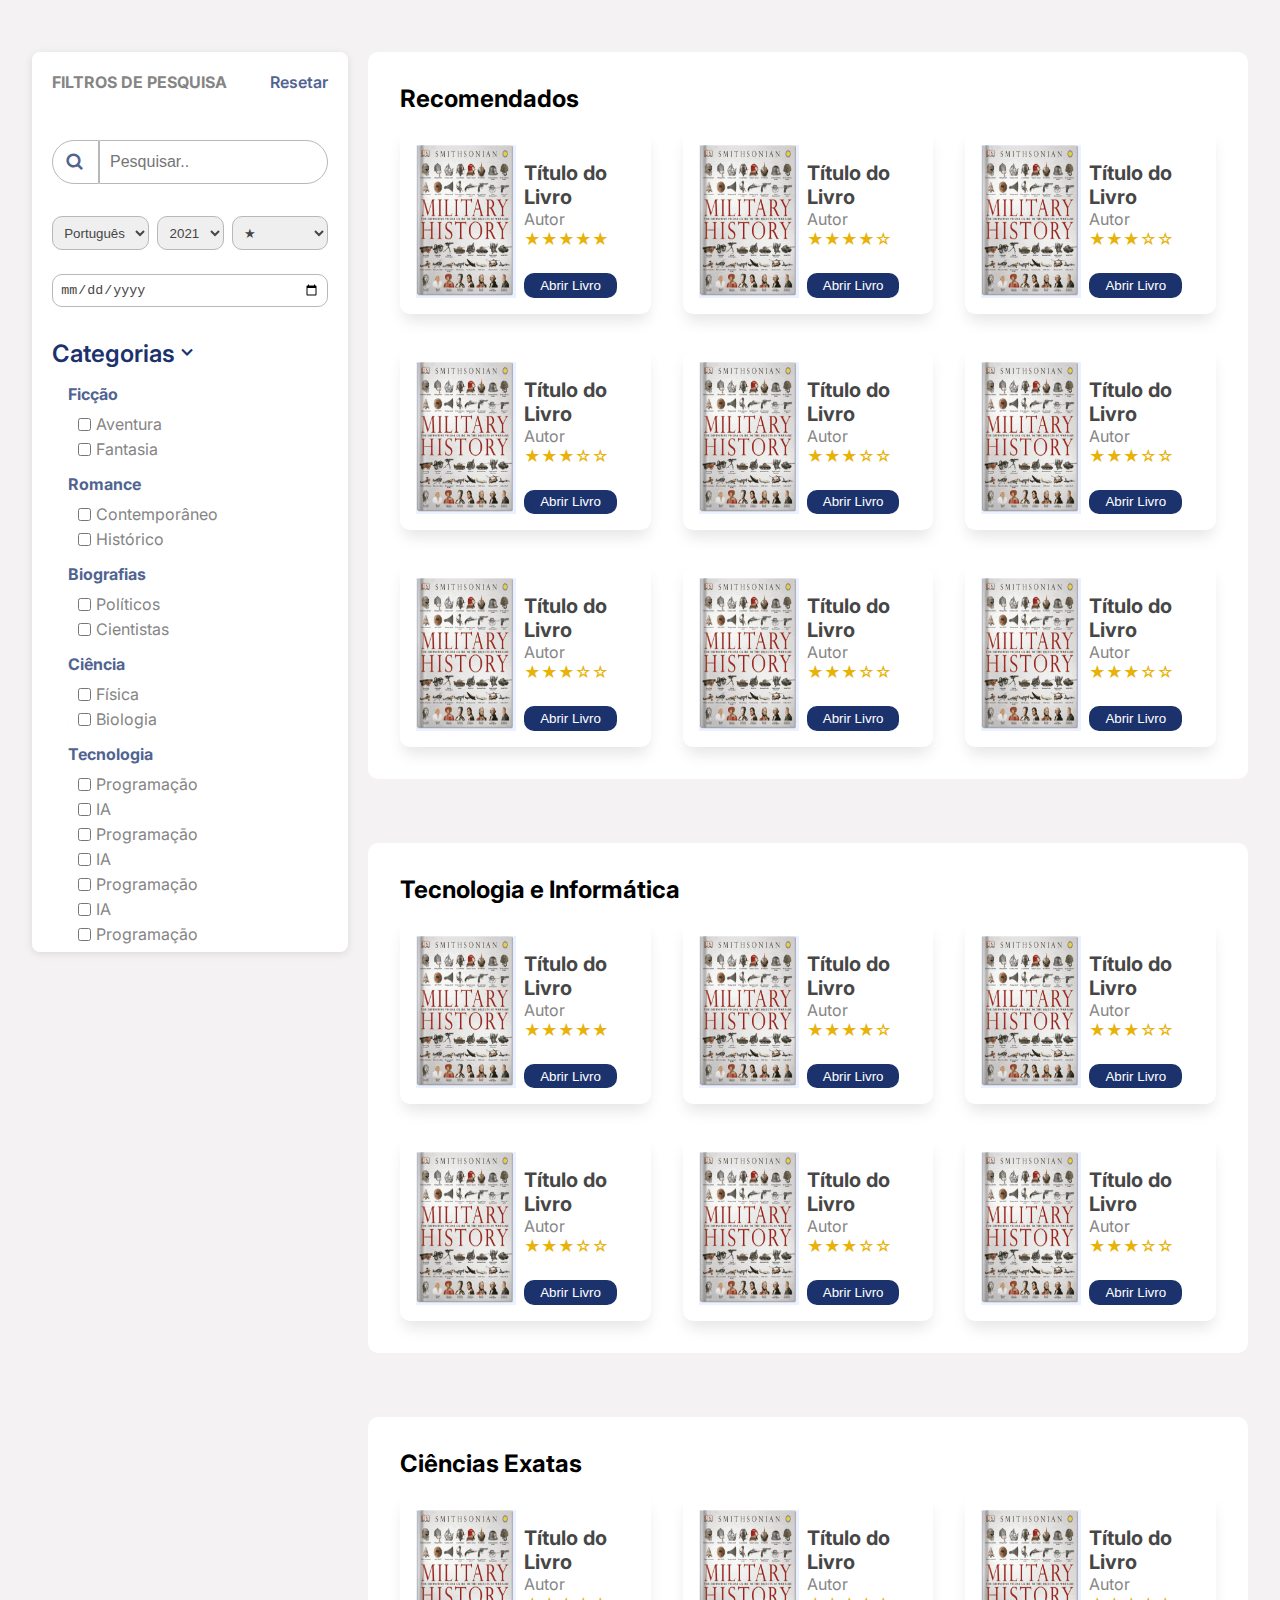
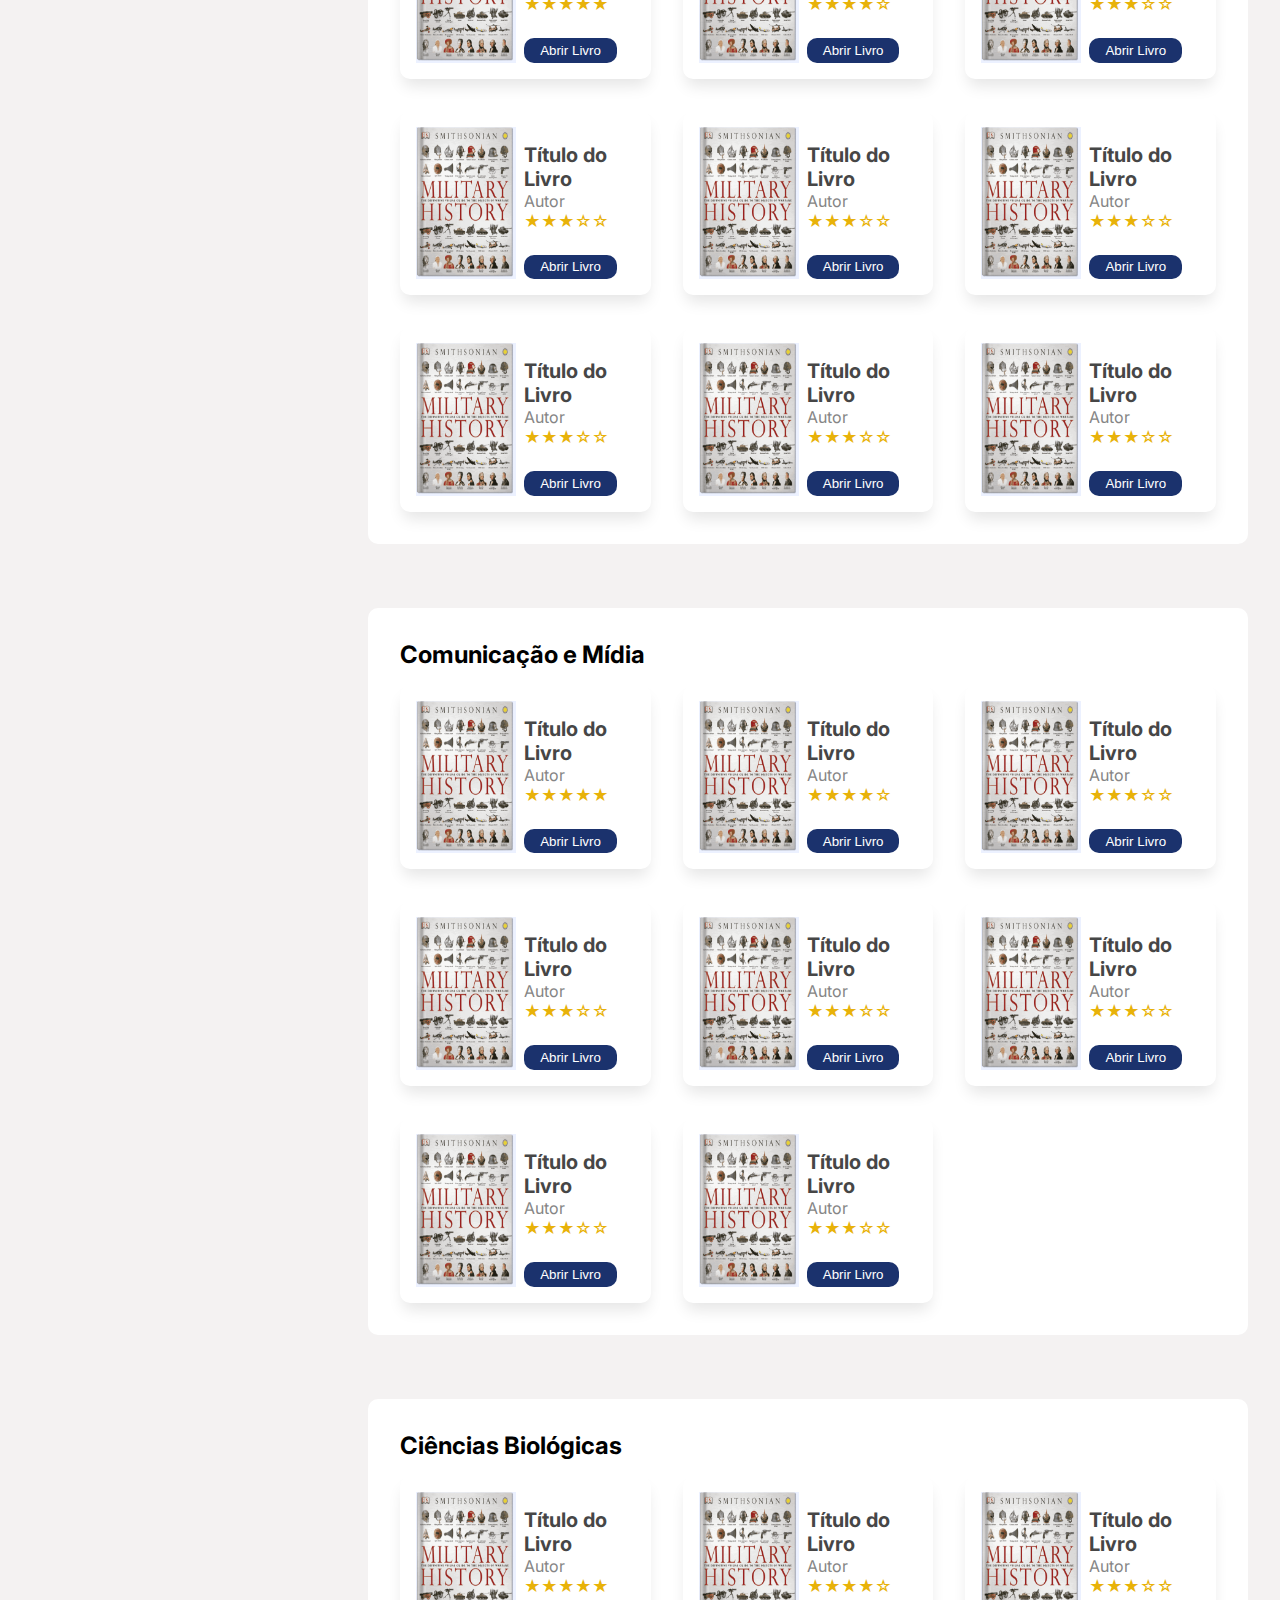
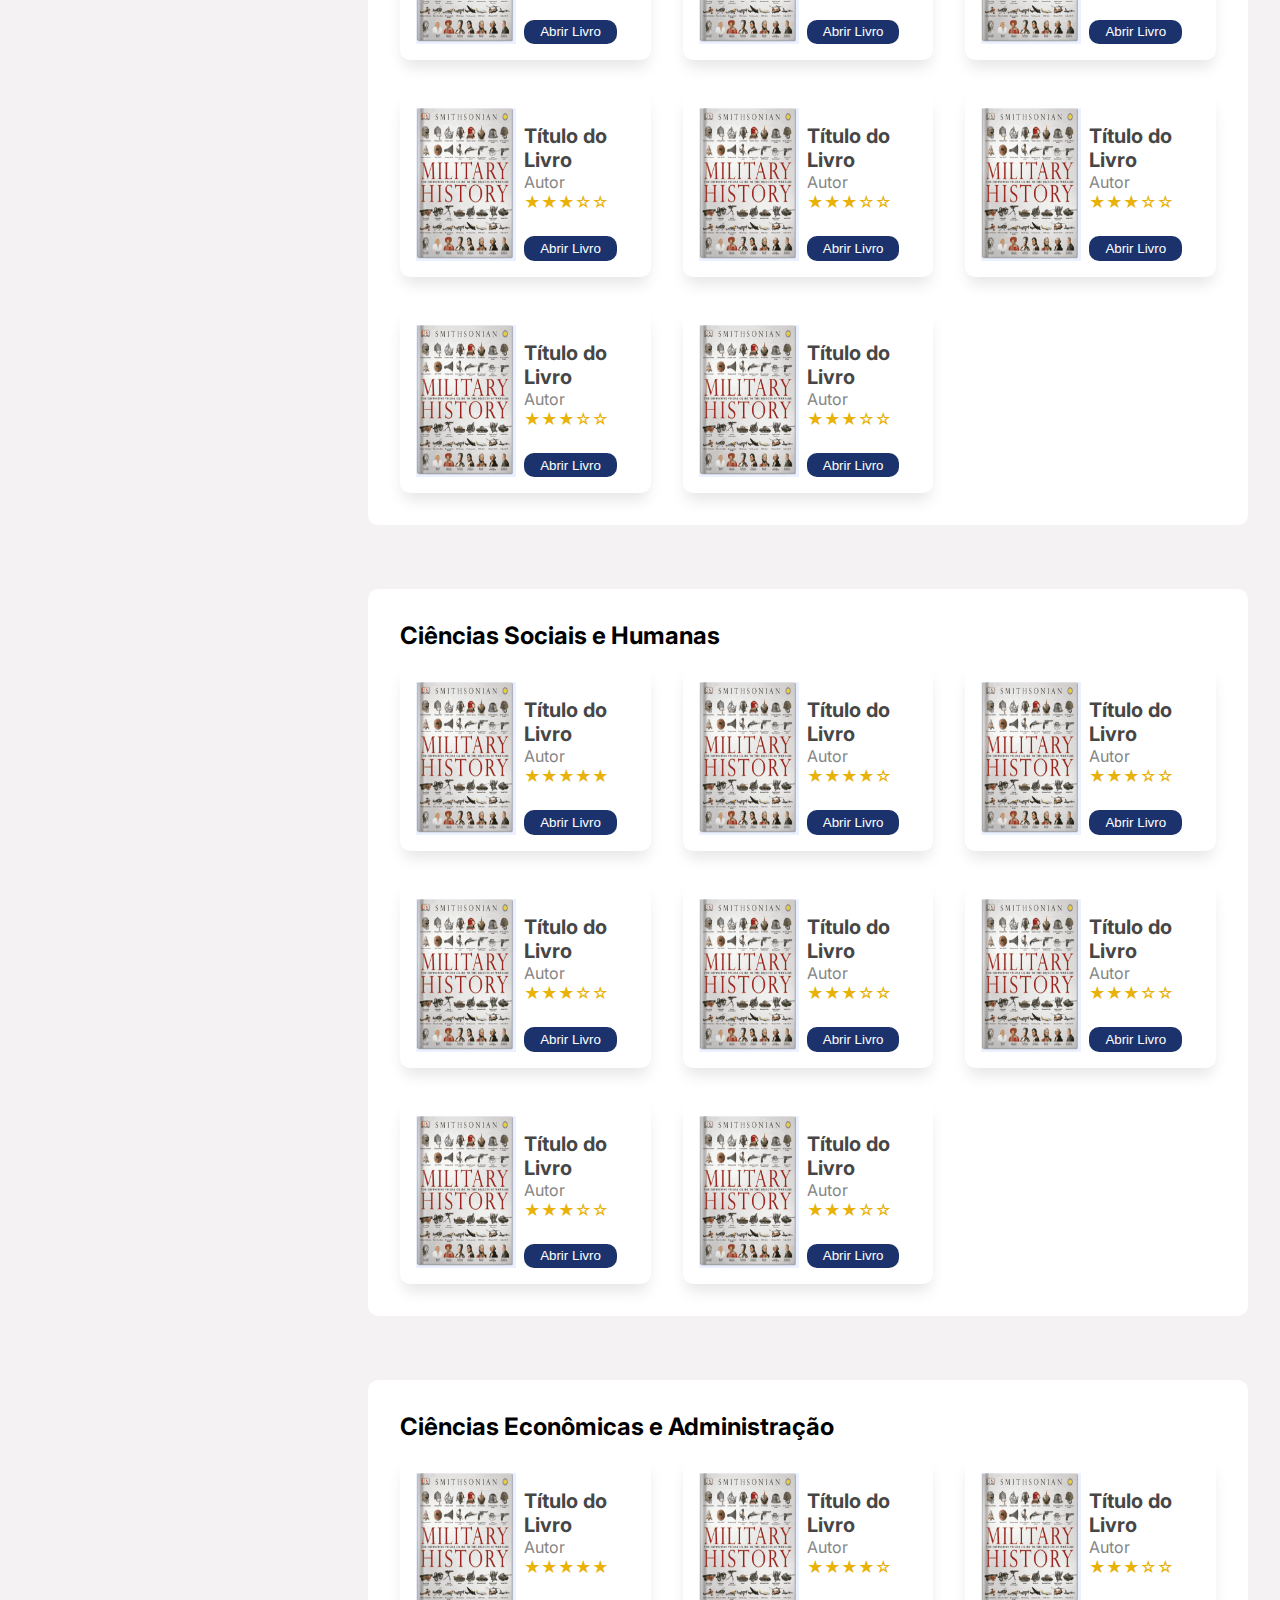
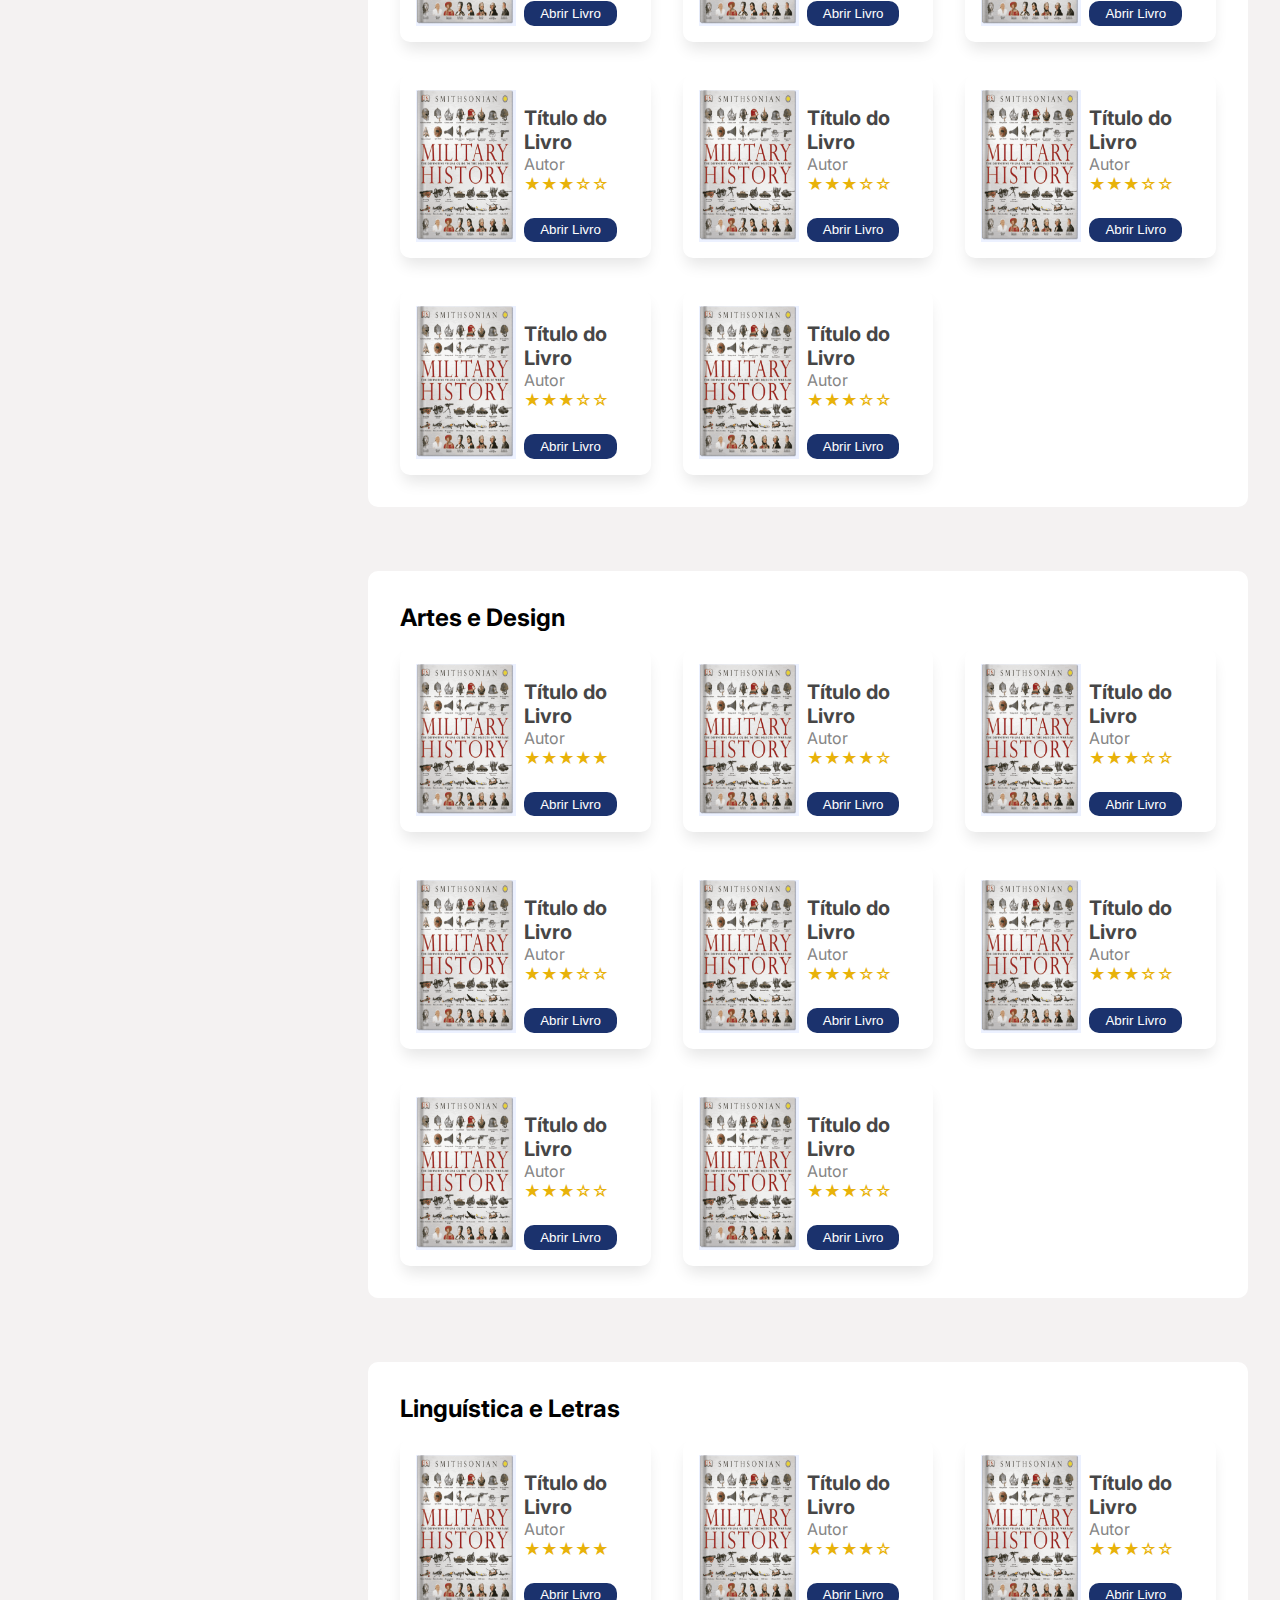
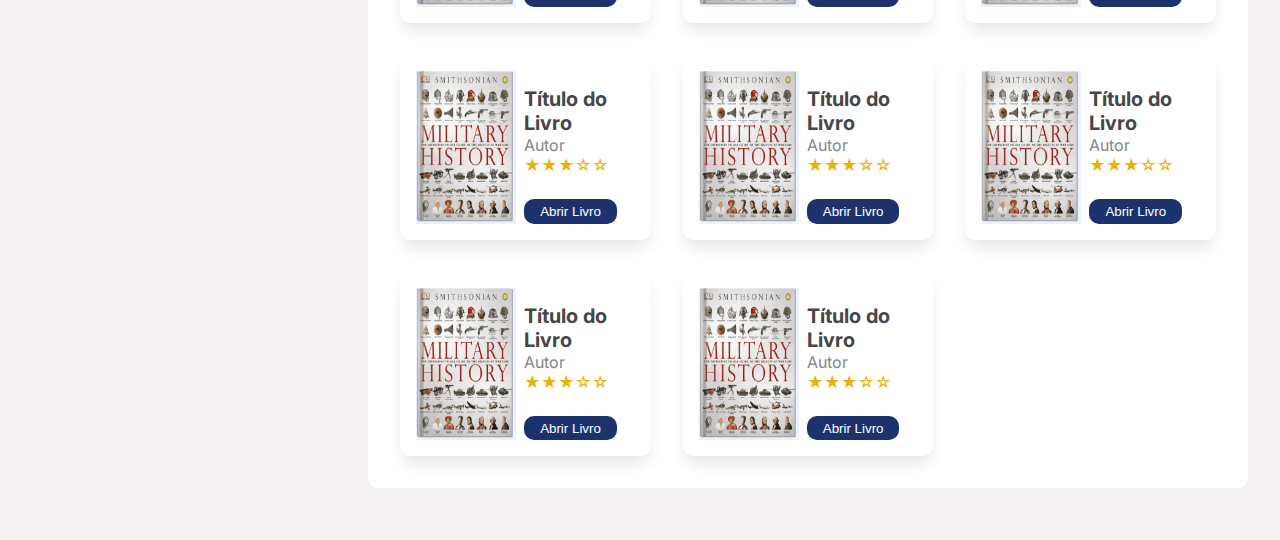
==== Views/biblioteca.html @ ff4e3259 "First Update InLib" ====
<!DOCTYPE html>
<html lang="pt-PT">

<head>
    <meta charset="UTF-8">
    <meta name="viewport" content="width=device-width, initial-scale=1.0">
    <link rel="stylesheet" href="/public/css/biblioteca.css">
    <link href='https://unpkg.com/boxicons@2.1.4/css/boxicons.min.css' rel='stylesheet'>
    <title>Catálogo de Livros</title>
</head>

<body>

    <div class="container">
        <aside>
            <div class="aside-search">
                <h3>Filtros de Pesquisa</h3>
                <a href="biblioteca.html">Resetar</a>
            </div>
            <form method="get" action="biblioteca.html" class="formulario-search">
                <div class="div-pesquisa">
                    <a class="link-search" href="#">
                        <i class='bx bx-search'></i>
                    </a>
                    <input class="btn-search" type="text" placeholder="Pesquisar.." required>
                </div>
                <div class="filtro-search">
                    <select>
                        <option disabled>Idioma</option>
                        <option value="Português">Português</option>
                        <option value="Inglês">Inglês</option>
                        <option value="Espanhol">Espanhol</option>
                    </select>
                    <select>
                        <option disabled>Ano</option>
                        <option value="2021">2021</option>
                        <option value="2022">2022</option>
                        <option value="2023">2023</option>
                        <option value="2024">2024</option>
                        <option value="2025">2025</option>
                    </select>
                    <select>
                        <option disabled>Avaliação</option>
                        <option value="1" class="stars">★</option>
                        <option value="2" class="stars">★★</option>
                        <option value="3" class="stars">★★★</option>
                        <option value="4" class="stars">★★★★</option>
                        <option value="5" class="stars">★★★★★</option>
                    </select>
                </div>
                <input class="data-search" type="date" id="start-date" name="start-date">
                <a class="categoria-link-search" href="#">Categorias<i class='bx bx-chevron-down'></i></a>
                <div class="categoria">
                    <a href="#">Ficção</a>
                    <div class="subcategoria">
                        <label><input type="checkbox"> Aventura</label>
                        <label><input type="checkbox"> Fantasia</label>
                    </div>
                    <a href="#">Romance</a>
                    <div class="subcategoria">
                        <label><input type="checkbox"> Contemporâneo</label>
                        <label><input type="checkbox"> Histórico</label>
                    </div>
                    <a href="#">Biografias</a>
                    <div class="subcategoria">
                        <label><input type="checkbox"> Políticos</label>
                        <label><input type="checkbox"> Cientistas</label>
                    </div>
                    <a href="#">Ciência</a>
                    <div class="subcategoria">
                        <label><input type="checkbox"> Física</label>
                        <label><input type="checkbox"> Biologia</label>
                    </div>
                    <a href="#">Tecnologia</a>
                    <div class="subcategoria">
                        <label><input type="checkbox"> Programação</label>
                        <label><input type="checkbox"> IA</label>
                        <label><input type="checkbox"> Programação</label>
                        <label><input type="checkbox"> IA</label>
                        <label><input type="checkbox"> Programação</label>
                        <label><input type="checkbox"> IA</label>
                        <label><input type="checkbox"> Programação</label>
                        <label><input type="checkbox"> IA</label>
                        <label><input type="checkbox"> Programação</label>
                        <label><input type="checkbox"> IA</label>
                        <label><input type="checkbox"> Programação</label>
                        <label><input type="checkbox"> IA</label>
                        <label><input type="checkbox"> Programação</label>
                        <label><input type="checkbox"> IA</label>
                        <label><input type="checkbox"> Programação</label>
                        <label><input type="checkbox"> IA</label>
                        <label><input type="checkbox"> Programação</label>
                        <label><input type="checkbox"> IA</label>
                        <label><input type="checkbox"> Programação</label>
                        <label><input type="checkbox"> IA</label>
                        <label><input type="checkbox"> Programação</label>
                        <label><input type="checkbox"> IA</label>
                        <label><input type="checkbox"> Programação</label>
                        <label><input type="checkbox"> IA</label>
                        <label><input type="checkbox"> Programação</label>
                        <label><input type="checkbox"> IA</label>
                        <label><input type="checkbox"> pão</label>
                        <label><input type="checkbox"> IA</label>
                    </div>
                </div>
            </form>
        </aside>

        <main>
            <section class="section-categoria">
                <h2>Recomendados</h2>
                <div class="carousel">
                    <div class="card">
                        <img src="/public/images/book (1).png" alt="Capa do Livro">
                        <div class="desc">

                            <h4>Título do Livro</h4>
                            <p>Autor</p>
                            <div class="avaliacao">★★★★★</div>
                            <button>Abrir Livro</button>
                        </div>
                    </div>
                    <div class="card">
                        <img src="/public/images/book (1).png" alt="Capa do Livro">
                        <div class="desc">

                            <h4>Título do Livro</h4>
                            <p>Autor</p>
                            <div class="avaliacao">★★★★☆</div>
                            <button>Abrir Livro</button>
                        </div>
                    </div>
                    <div class="card">
                        <img src="/public/images/book (1).png" alt="Capa do Livro">
                        <div class="desc">

                            <h4>Título do Livro</h4>
                            <p>Autor</p>
                            <div class="avaliacao">★★★☆☆</div>
                            <button>Abrir Livro</button>
                        </div>
                    </div>
                    <div class="card">
                        <img src="/public/images/book (1).png" alt="Capa do Livro">
                        <div class="desc">

                            <h4>Título do Livro</h4>
                            <p>Autor</p>
                            <div class="avaliacao">★★★☆☆</div>
                            <button>Abrir Livro</button>
                        </div>
                    </div>
                    <div class="card">
                        <img src="/public/images/book (1).png" alt="Capa do Livro">
                        <div class="desc">

                            <h4>Título do Livro</h4>
                            <p>Autor</p>
                            <div class="avaliacao">★★★☆☆</div>
                            <button>Abrir Livro</button>
                        </div>
                    </div>
                    <div class="card">
                        <img src="/public/images/book (1).png" alt="Capa do Livro">
                        <div class="desc">

                            <h4>Título do Livro</h4>
                            <p>Autor</p>
                            <div class="avaliacao">★★★☆☆</div>
                            <button>Abrir Livro</button>
                        </div>
                    </div>
                    <div class="card">
                        <img src="/public/images/book (1).png" alt="Capa do Livro">
                        <div class="desc">

                            <h4>Título do Livro</h4>
                            <p>Autor</p>
                            <div class="avaliacao">★★★☆☆</div>
                            <button>Abrir Livro</button>
                        </div>
                    </div>
                    <div class="card">
                        <img src="/public/images/book (1).png" alt="Capa do Livro">
                        <div class="desc">

                            <h4>Título do Livro</h4>
                            <p>Autor</p>
                            <div class="avaliacao">★★★☆☆</div>
                            <button>Abrir Livro</button>
                        </div>
                    </div>
                    <div class="card">
                        <img src="/public/images/book (1).png" alt="Capa do Livro">
                        <div class="desc">

                            <h4>Título do Livro</h4>
                            <p>Autor</p>
                            <div class="avaliacao">★★★☆☆</div>
                            <button>Abrir Livro</button>
                        </div>
                    </div>
                </div>
            </section>

            <section class="section-categoria">
                <h2>Tecnologia e Informática</h2>
                <div class="carousel">
                    <div class="card">
                        <img src="/public/images/book (1).png" alt="Capa do Livro">
                        <div class="desc">

                            <h4>Título do Livro</h4>
                            <p>Autor</p>
                            <div class="avaliacao">★★★★★</div>
                            <button>Abrir Livro</button>
                        </div>
                    </div>
                    <div class="card">
                        <img src="/public/images/book (1).png" alt="Capa do Livro">
                        <div class="desc">

                            <h4>Título do Livro</h4>
                            <p>Autor</p>
                            <div class="avaliacao">★★★★☆</div>
                            <button>Abrir Livro</button>
                        </div>
                    </div>
                    <div class="card">
                        <img src="/public/images/book (1).png" alt="Capa do Livro">
                        <div class="desc">

                            <h4>Título do Livro</h4>
                            <p>Autor</p>
                            <div class="avaliacao">★★★☆☆</div>
                            <button>Abrir Livro</button>
                        </div>
                    </div>
                    <div class="card">
                        <img src="/public/images/book (1).png" alt="Capa do Livro">
                        <div class="desc">

                            <h4>Título do Livro</h4>
                            <p>Autor</p>
                            <div class="avaliacao">★★★☆☆</div>
                            <button>Abrir Livro</button>
                        </div>
                    </div>
                    <div class="card">
                        <img src="/public/images/book (1).png" alt="Capa do Livro">
                        <div class="desc">

                            <h4>Título do Livro</h4>
                            <p>Autor</p>
                            <div class="avaliacao">★★★☆☆</div>
                            <button>Abrir Livro</button>
                        </div>
                    </div>
                    <div class="card">
                        <img src="/public/images/book (1).png" alt="Capa do Livro">
                        <div class="desc">

                            <h4>Título do Livro</h4>
                            <p>Autor</p>
                            <div class="avaliacao">★★★☆☆</div>
                            <button>Abrir Livro</button>
                        </div>
                    </div>
                </div>
            </section>

            <section class="section-categoria">
                <h2>Ciências Exatas</h2>
                <div class="carousel">
                    <div class="card">
                        <img src="/public/images/book (1).png" alt="Capa do Livro">
                        <div class="desc">

                            <h4>Título do Livro</h4>
                            <p>Autor</p>
                            <div class="avaliacao">★★★★★</div>
                            <button>Abrir Livro</button>
                        </div>
                    </div>
                    <div class="card">
                        <img src="/public/images/book (1).png" alt="Capa do Livro">
                        <div class="desc">

                            <h4>Título do Livro</h4>
                            <p>Autor</p>
                            <div class="avaliacao">★★★★☆</div>
                            <button>Abrir Livro</button>
                        </div>
                    </div>
                    <div class="card">
                        <img src="/public/images/book (1).png" alt="Capa do Livro">
                        <div class="desc">

                            <h4>Título do Livro</h4>
                            <p>Autor</p>
                            <div class="avaliacao">★★★☆☆</div>
                            <button>Abrir Livro</button>
                        </div>
                    </div>
                    <div class="card">
                        <img src="/public/images/book (1).png" alt="Capa do Livro">
                        <div class="desc">

                            <h4>Título do Livro</h4>
                            <p>Autor</p>
                            <div class="avaliacao">★★★☆☆</div>
                            <button>Abrir Livro</button>
                        </div>
                    </div>
                    <div class="card">
                        <img src="/public/images/book (1).png" alt="Capa do Livro">
                        <div class="desc">

                            <h4>Título do Livro</h4>
                            <p>Autor</p>
                            <div class="avaliacao">★★★☆☆</div>
                            <button>Abrir Livro</button>
                        </div>
                    </div>
                    <div class="card">
                        <img src="/public/images/book (1).png" alt="Capa do Livro">
                        <div class="desc">

                            <h4>Título do Livro</h4>
                            <p>Autor</p>
                            <div class="avaliacao">★★★☆☆</div>
                            <button>Abrir Livro</button>
                        </div>
                    </div>
                    <div class="card">
                        <img src="/public/images/book (1).png" alt="Capa do Livro">
                        <div class="desc">

                            <h4>Título do Livro</h4>
                            <p>Autor</p>
                            <div class="avaliacao">★★★☆☆</div>
                            <button>Abrir Livro</button>
                        </div>
                    </div>
                    <div class="card">
                        <img src="/public/images/book (1).png" alt="Capa do Livro">
                        <div class="desc">

                            <h4>Título do Livro</h4>
                            <p>Autor</p>
                            <div class="avaliacao">★★★☆☆</div>
                            <button>Abrir Livro</button>
                        </div>
                    </div>
                    <div class="card">
                        <img src="/public/images/book (1).png" alt="Capa do Livro">
                        <div class="desc">

                            <h4>Título do Livro</h4>
                            <p>Autor</p>
                            <div class="avaliacao">★★★☆☆</div>
                            <button>Abrir Livro</button>
                        </div>
                    </div>
                </div>
            </section>

            <section class="section-categoria">
                <h2>Comunicação e Mídia</h2>
                <div class="carousel">
                    <div class="card">
                        <img src="/public/images/book (1).png" alt="Capa do Livro">
                        <div class="desc">

                            <h4>Título do Livro</h4>
                            <p>Autor</p>
                            <div class="avaliacao">★★★★★</div>
                            <button>Abrir Livro</button>
                        </div>
                    </div>
                    <div class="card">
                        <img src="/public/images/book (1).png" alt="Capa do Livro">
                        <div class="desc">

                            <h4>Título do Livro</h4>
                            <p>Autor</p>
                            <div class="avaliacao">★★★★☆</div>
                            <button>Abrir Livro</button>
                        </div>
                    </div>
                    <div class="card">
                        <img src="/public/images/book (1).png" alt="Capa do Livro">
                        <div class="desc">

                            <h4>Título do Livro</h4>
                            <p>Autor</p>
                            <div class="avaliacao">★★★☆☆</div>
                            <button>Abrir Livro</button>
                        </div>
                    </div>
                    <div class="card">
                        <img src="/public/images/book (1).png" alt="Capa do Livro">
                        <div class="desc">

                            <h4>Título do Livro</h4>
                            <p>Autor</p>
                            <div class="avaliacao">★★★☆☆</div>
                            <button>Abrir Livro</button>
                        </div>
                    </div>
                    <div class="card">
                        <img src="/public/images/book (1).png" alt="Capa do Livro">
                        <div class="desc">

                            <h4>Título do Livro</h4>
                            <p>Autor</p>
                            <div class="avaliacao">★★★☆☆</div>
                            <button>Abrir Livro</button>
                        </div>
                    </div>
                    <div class="card">
                        <img src="/public/images/book (1).png" alt="Capa do Livro">
                        <div class="desc">

                            <h4>Título do Livro</h4>
                            <p>Autor</p>
                            <div class="avaliacao">★★★☆☆</div>
                            <button>Abrir Livro</button>
                        </div>
                    </div>
                    <div class="card">
                        <img src="/public/images/book (1).png" alt="Capa do Livro">
                        <div class="desc">

                            <h4>Título do Livro</h4>
                            <p>Autor</p>
                            <div class="avaliacao">★★★☆☆</div>
                            <button>Abrir Livro</button>
                        </div>
                    </div>
                    <div class="card">
                        <img src="/public/images/book (1).png" alt="Capa do Livro">
                        <div class="desc">

                            <h4>Título do Livro</h4>
                            <p>Autor</p>
                            <div class="avaliacao">★★★☆☆</div>
                            <button>Abrir Livro</button>
                        </div>
                    </div>
                </div>
            </section>

            <section class="section-categoria">
                <h2>Ciências Biológicas</h2>
                <div class="carousel">
                    <div class="card">
                        <img src="/public/images/book (1).png" alt="Capa do Livro">
                        <div class="desc">

                            <h4>Título do Livro</h4>
                            <p>Autor</p>
                            <div class="avaliacao">★★★★★</div>
                            <button>Abrir Livro</button>
                        </div>
                    </div>
                    <div class="card">
                        <img src="/public/images/book (1).png" alt="Capa do Livro">
                        <div class="desc">

                            <h4>Título do Livro</h4>
                            <p>Autor</p>
                            <div class="avaliacao">★★★★☆</div>
                            <button>Abrir Livro</button>
                        </div>
                    </div>
                    <div class="card">
                        <img src="/public/images/book (1).png" alt="Capa do Livro">
                        <div class="desc">

                            <h4>Título do Livro</h4>
                            <p>Autor</p>
                            <div class="avaliacao">★★★☆☆</div>
                            <button>Abrir Livro</button>
                        </div>
                    </div>
                    <div class="card">
                        <img src="/public/images/book (1).png" alt="Capa do Livro">
                        <div class="desc">

                            <h4>Título do Livro</h4>
                            <p>Autor</p>
                            <div class="avaliacao">★★★☆☆</div>
                            <button>Abrir Livro</button>
                        </div>
                    </div>
                    <div class="card">
                        <img src="/public/images/book (1).png" alt="Capa do Livro">
                        <div class="desc">

                            <h4>Título do Livro</h4>
                            <p>Autor</p>
                            <div class="avaliacao">★★★☆☆</div>
                            <button>Abrir Livro</button>
                        </div>
                    </div>
                    <div class="card">
                        <img src="/public/images/book (1).png" alt="Capa do Livro">
                        <div class="desc">

                            <h4>Título do Livro</h4>
                            <p>Autor</p>
                            <div class="avaliacao">★★★☆☆</div>
                            <button>Abrir Livro</button>
                        </div>
                    </div>
                    <div class="card">
                        <img src="/public/images/book (1).png" alt="Capa do Livro">
                        <div class="desc">

                            <h4>Título do Livro</h4>
                            <p>Autor</p>
                            <div class="avaliacao">★★★☆☆</div>
                            <button>Abrir Livro</button>
                        </div>
                    </div>
                    <div class="card">
                        <img src="/public/images/book (1).png" alt="Capa do Livro">
                        <div class="desc">

                            <h4>Título do Livro</h4>
                            <p>Autor</p>
                            <div class="avaliacao">★★★☆☆</div>
                            <button>Abrir Livro</button>
                        </div>
                    </div>
                </div>
            </section>

            <section class="section-categoria">
                <h2>Ciências Sociais e Humanas</h2>
                <div class="carousel">
                    <div class="card">
                        <img src="/public/images/book (1).png" alt="Capa do Livro">
                        <div class="desc">

                            <h4>Título do Livro</h4>
                            <p>Autor</p>
                            <div class="avaliacao">★★★★★</div>
                            <button>Abrir Livro</button>
                        </div>
                    </div>
                    <div class="card">
                        <img src="/public/images/book (1).png" alt="Capa do Livro">
                        <div class="desc">

                            <h4>Título do Livro</h4>
                            <p>Autor</p>
                            <div class="avaliacao">★★★★☆</div>
                            <button>Abrir Livro</button>
                        </div>
                    </div>
                    <div class="card">
                        <img src="/public/images/book (1).png" alt="Capa do Livro">
                        <div class="desc">

                            <h4>Título do Livro</h4>
                            <p>Autor</p>
                            <div class="avaliacao">★★★☆☆</div>
                            <button>Abrir Livro</button>
                        </div>
                    </div>
                    <div class="card">
                        <img src="/public/images/book (1).png" alt="Capa do Livro">
                        <div class="desc">

                            <h4>Título do Livro</h4>
                            <p>Autor</p>
                            <div class="avaliacao">★★★☆☆</div>
                            <button>Abrir Livro</button>
                        </div>
                    </div>
                    <div class="card">
                        <img src="/public/images/book (1).png" alt="Capa do Livro">
                        <div class="desc">

                            <h4>Título do Livro</h4>
                            <p>Autor</p>
                            <div class="avaliacao">★★★☆☆</div>
                            <button>Abrir Livro</button>
                        </div>
                    </div>
                    <div class="card">
                        <img src="/public/images/book (1).png" alt="Capa do Livro">
                        <div class="desc">

                            <h4>Título do Livro</h4>
                            <p>Autor</p>
                            <div class="avaliacao">★★★☆☆</div>
                            <button>Abrir Livro</button>
                        </div>
                    </div>
                    <div class="card">
                        <img src="/public/images/book (1).png" alt="Capa do Livro">
                        <div class="desc">

                            <h4>Título do Livro</h4>
                            <p>Autor</p>
                            <div class="avaliacao">★★★☆☆</div>
                            <button>Abrir Livro</button>
                        </div>
                    </div>
                    <div class="card">
                        <img src="/public/images/book (1).png" alt="Capa do Livro">
                        <div class="desc">

                            <h4>Título do Livro</h4>
                            <p>Autor</p>
                            <div class="avaliacao">★★★☆☆</div>
                            <button>Abrir Livro</button>
                        </div>
                    </div>
                </div>
            </section>

            <section class="section-categoria">
                <h2>Ciências Econômicas e Administração</h2>
                <div class="carousel">
                    <div class="card">
                        <img src="/public/images/book (1).png" alt="Capa do Livro">
                        <div class="desc">

                            <h4>Título do Livro</h4>
                            <p>Autor</p>
                            <div class="avaliacao">★★★★★</div>
                            <button>Abrir Livro</button>
                        </div>
                    </div>
                    <div class="card">
                        <img src="/public/images/book (1).png" alt="Capa do Livro">
                        <div class="desc">

                            <h4>Título do Livro</h4>
                            <p>Autor</p>
                            <div class="avaliacao">★★★★☆</div>
                            <button>Abrir Livro</button>
                        </div>
                    </div>
                    <div class="card">
                        <img src="/public/images/book (1).png" alt="Capa do Livro">
                        <div class="desc">

                            <h4>Título do Livro</h4>
                            <p>Autor</p>
                            <div class="avaliacao">★★★☆☆</div>
                            <button>Abrir Livro</button>
                        </div>
                    </div>
                    <div class="card">
                        <img src="/public/images/book (1).png" alt="Capa do Livro">
                        <div class="desc">

                            <h4>Título do Livro</h4>
                            <p>Autor</p>
                            <div class="avaliacao">★★★☆☆</div>
                            <button>Abrir Livro</button>
                        </div>
                    </div>
                    <div class="card">
                        <img src="/public/images/book (1).png" alt="Capa do Livro">
                        <div class="desc">

                            <h4>Título do Livro</h4>
                            <p>Autor</p>
                            <div class="avaliacao">★★★☆☆</div>
                            <button>Abrir Livro</button>
                        </div>
                    </div>
                    <div class="card">
                        <img src="/public/images/book (1).png" alt="Capa do Livro">
                        <div class="desc">

                            <h4>Título do Livro</h4>
                            <p>Autor</p>
                            <div class="avaliacao">★★★☆☆</div>
                            <button>Abrir Livro</button>
                        </div>
                    </div>
                    <div class="card">
                        <img src="/public/images/book (1).png" alt="Capa do Livro">
                        <div class="desc">

                            <h4>Título do Livro</h4>
                            <p>Autor</p>
                            <div class="avaliacao">★★★☆☆</div>
                            <button>Abrir Livro</button>
                        </div>
                    </div>
                    <div class="card">
                        <img src="/public/images/book (1).png" alt="Capa do Livro">
                        <div class="desc">

                            <h4>Título do Livro</h4>
                            <p>Autor</p>
                            <div class="avaliacao">★★★☆☆</div>
                            <button>Abrir Livro</button>
                        </div>
                    </div>
                </div>
            </section>

            <section class="section-categoria">
                <h2>Artes e Design</h2>
                <div class="carousel">
                    <div class="card">
                        <img src="/public/images/book (1).png" alt="Capa do Livro">
                        <div class="desc">

                            <h4>Título do Livro</h4>
                            <p>Autor</p>
                            <div class="avaliacao">★★★★★</div>
                            <button>Abrir Livro</button>
                        </div>
                    </div>
                    <div class="card">
                        <img src="/public/images/book (1).png" alt="Capa do Livro">
                        <div class="desc">

                            <h4>Título do Livro</h4>
                            <p>Autor</p>
                            <div class="avaliacao">★★★★☆</div>
                            <button>Abrir Livro</button>
                        </div>
                    </div>
                    <div class="card">
                        <img src="/public/images/book (1).png" alt="Capa do Livro">
                        <div class="desc">

                            <h4>Título do Livro</h4>
                            <p>Autor</p>
                            <div class="avaliacao">★★★☆☆</div>
                            <button>Abrir Livro</button>
                        </div>
                    </div>
                    <div class="card">
                        <img src="/public/images/book (1).png" alt="Capa do Livro">
                        <div class="desc">

                            <h4>Título do Livro</h4>
                            <p>Autor</p>
                            <div class="avaliacao">★★★☆☆</div>
                            <button>Abrir Livro</button>
                        </div>
                    </div>
                    <div class="card">
                        <img src="/public/images/book (1).png" alt="Capa do Livro">
                        <div class="desc">

                            <h4>Título do Livro</h4>
                            <p>Autor</p>
                            <div class="avaliacao">★★★☆☆</div>
                            <button>Abrir Livro</button>
                        </div>
                    </div>
                    <div class="card">
                        <img src="/public/images/book (1).png" alt="Capa do Livro">
                        <div class="desc">

                            <h4>Título do Livro</h4>
                            <p>Autor</p>
                            <div class="avaliacao">★★★☆☆</div>
                            <button>Abrir Livro</button>
                        </div>
                    </div>
                    <div class="card">
                        <img src="/public/images/book (1).png" alt="Capa do Livro">
                        <div class="desc">

                            <h4>Título do Livro</h4>
                            <p>Autor</p>
                            <div class="avaliacao">★★★☆☆</div>
                            <button>Abrir Livro</button>
                        </div>
                    </div>
                    <div class="card">
                        <img src="/public/images/book (1).png" alt="Capa do Livro">
                        <div class="desc">

                            <h4>Título do Livro</h4>
                            <p>Autor</p>
                            <div class="avaliacao">★★★☆☆</div>
                            <button>Abrir Livro</button>
                        </div>
                    </div>
                </div>
            </section>

            <section class="section-categoria">
                <h2>Linguística e Letras</h2>
                <div class="carousel">
                    <div class="card">
                        <img src="/public/images/book (1).png" alt="Capa do Livro">
                        <div class="desc">

                            <h4>Título do Livro</h4>
                            <p>Autor</p>
                            <div class="avaliacao">★★★★★</div>
                            <button>Abrir Livro</button>
                        </div>
                    </div>
                    <div class="card">
                        <img src="/public/images/book (1).png" alt="Capa do Livro">
                        <div class="desc">

                            <h4>Título do Livro</h4>
                            <p>Autor</p>
                            <div class="avaliacao">★★★★☆</div>
                            <button>Abrir Livro</button>
                        </div>
                    </div>
                    <div class="card">
                        <img src="/public/images/book (1).png" alt="Capa do Livro">
                        <div class="desc">

                            <h4>Título do Livro</h4>
                            <p>Autor</p>
                            <div class="avaliacao">★★★☆☆</div>
                            <button>Abrir Livro</button>
                        </div>
                    </div>
                    <div class="card">
                        <img src="/public/images/book (1).png" alt="Capa do Livro">
                        <div class="desc">

                            <h4>Título do Livro</h4>
                            <p>Autor</p>
                            <div class="avaliacao">★★★☆☆</div>
                            <button>Abrir Livro</button>
                        </div>
                    </div>
                    <div class="card">
                        <img src="/public/images/book (1).png" alt="Capa do Livro">
                        <div class="desc">

                            <h4>Título do Livro</h4>
                            <p>Autor</p>
                            <div class="avaliacao">★★★☆☆</div>
                            <button>Abrir Livro</button>
                        </div>
                    </div>
                    <div class="card">
                        <img src="/public/images/book (1).png" alt="Capa do Livro">
                        <div class="desc">

                            <h4>Título do Livro</h4>
                            <p>Autor</p>
                            <div class="avaliacao">★★★☆☆</div>
                            <button>Abrir Livro</button>
                        </div>
                    </div>
                    <div class="card">
                        <img src="/public/images/book (1).png" alt="Capa do Livro">
                        <div class="desc">

                            <h4>Título do Livro</h4>
                            <p>Autor</p>
                            <div class="avaliacao">★★★☆☆</div>
                            <button>Abrir Livro</button>
                        </div>
                    </div>
                    <div class="card">
                        <img src="/public/images/book (1).png" alt="Capa do Livro">
                        <div class="desc">

                            <h4>Título do Livro</h4>
                            <p>Autor</p>
                            <div class="avaliacao">★★★☆☆</div>
                            <button>Abrir Livro</button>
                        </div>
                    </div>
                </div>
            </section>

        </main>
    </div>

</body>

</html>
---- public/css/biblioteca.css ----
/*========================== TIPOGRAFIA ==========================*/
@import url('https://fonts.googleapis.com/css2?family=Exo+2:ital,wght@0,100..900;1,100..900&family=Inter:ital,opsz,wght@0,14..32,100..900;1,14..32,100..900&display=swap');

/*========================== VARIÁVEIS DE CONTROLO ==========================*/
:root {

    /*============================================== COLORS ID ==============================================*/
    /* CINZA */
    --color-gray-light: #F4F2F2;
    --color-gray-normal: #D9D9D9;
    --color-gray-normal-2: #D1CFCF;
    --color-gray-dark: #B8B8B8;
    --color-gray-darkness: #858585;

    /* AZUL */
    --color-blue-first: #1B326D;
    --color-blue-first-2: #516491;
    --color-blue-first-3: #112145;
    --color-blue-second-lighten: #D5DAE5;
    --color-blue-second: #A5B2D3;
    --color-blue-second-light: #D4DDFA;
    --color-blue-third: #D4DDFA;
    --color-blue-third-light: #ECF1FF;
    --color-blue-light: #F4F9FC;
    --color-blue-lighten: #F6F8FF;

    /* BRANCO */
    --color-white: #FFFFFF;
    --color-white-2: #edf2f7;
    --color-white-3: #f2f2f2;

    /* PRETO */
    --color-black: #212121;
    --color-black-2: #353535;
    --color-black-3: #464646;

    /* OUTRAS */
    --color-green: #01E397;
    --color-green-2: #18E49F;
    --color-green-2-light: #EAFAF0;
    --color-green-3: #1FC7CB;
    --color-green-3-light: #E7F9F9;
    --color-orange: #FA8544;
    --color-red: #e72222;
    --color-red-light: #ffcece;
    --color-yellow: #E8B209;
    --color-yellow-2: rgb(223, 186, 0);;

    /*============================================== FONT FAMILY ==============================================*/
    --font-family-body: "Inter", serif;
    /* --font-family-title: "Playfair Display", serif; */
    --font-family-title: "Exo 2", serif;

    /*============================================== FONT WEIGHT ==============================================*/
    --weight-light: 400;
    --weight-normal: 500;
    --weight-semibold: 600;
    --weight-bold: 700;


    /*============================================== FONT SIZE ==============================================*/
    --size-small: .875rem;
    --size-smaller: .938;
    --size-normal: 1rem;
    --size-large: 1.25rem;
    --size-X-large: 1.5rem;
    --size-big: 2rem;
    --size-biggest: 3rem;
    --size-super-biggest: 4rem;

    /*============================================== BOX-SHADOW ==============================================*/
    --shadow: rgba(17, 17, 26, 0.1) 0px 4px 16px, rgba(17, 17, 26, 0.05) 0px 8px 32px;
    --box-shadow: rgba(100, 100, 111, 0.2) 0px 7px 29px 0px;

    /*============================================== RADIUS BORDERS ==============================================*/
    --radius-first: 5px;
    --radius-second: 10px;
    --radius-third: 30px;

    /*============================================== RADIUS BORDERS ==============================================*/
    --z-indez-1: 99;
    --z-indez-2: 88;
    --z-indez-3: 77;
    --z-indez-4: 66;
    --z-indez-5: 55;






    --azul-claro: #e0ecff;
    --azul: #008fdc;
    --branco: #fff;
    --branco-azul: #f4f9fc;
    /* --branco-teste: #f4f9fc; */
    --cinza: #f5f5f5;
    --cinza-escuro: #858585;
    --azul-dark: #004164;
    --azul-light: #006296;
    --id-visual-2: #2d0b00;
    --preto: #353535;
    --preto2: #464646;
    --whatsapp: #075e54;
    --facebook: #3b5998;
    --linkedin: #0e76a8;


}


* {
    box-sizing: border-box;
    padding: 0;
    margin: 0;
}


body {
    font-family: var(--font-family-body);
    background-color: var(--color-gray-light);
    display: flex;
    flex-direction: column;
    align-items: center;
    justify-content: center;
}

.container {
    display: flex;
    flex-direction: row;
    gap: 20px;
    padding: 2rem;
    margin: 20px auto;
}

aside {
    height: 100vh;                /* O sidebar ocupa toda a altura da tela */
    position: sticky;             /* Sidebar fixa na tela */
    top: 0;                       /* Deixa o sidebar flexível */
    background: var(--color-white); /* Cor de fundo do sidebar */
    border-radius: 8px;           /* Bordas arredondadas */
    padding: 20px;                /* Espaçamento interno */
    box-shadow: 0 2px 8px rgba(0, 0, 0, 0.1); /* Sombra suave */
    
    overflow-y: auto;             /* Adiciona rolagem vertical */
    max-height: 100vh;            /* Garante que a altura máxima seja a altura da tela */
}

/* Estilo personalizado para a barra de rolagem */
aside::-webkit-scrollbar {
    width: .65rem; /* Largura da barra de rolagem */
    border-radius: 8px; /* Borda arredondada */
}

aside::-webkit-scrollbar-thumb {
    background-color: rgba(0, 0, 0, 0.2); /* Cor do "polegar" da barra de rolagem */
    border-radius: 8px; /* Arredonda o polegar */
    border: 3px solid rgb(255, 255, 255); /* Borda branca suave */
}

aside::-webkit-scrollbar-thumb:hover {
    background-color: rgba(95, 95, 95, 0.4); /* Cor mais escura ao passar o mouse */
}

/* Estilo das setas da barra de rolagem */
aside::-webkit-scrollbar-button {
    background-color: transparent; /* Botões de rolagem transparentes */
    border: none;
}

aside::-webkit-scrollbar-button:vertical:decrement, aside::-webkit-scrollbar-button:vertical:increment {
    background-color: transparent; /* Sem cor de fundo */
}

aside::-webkit-scrollbar-button:vertical:decrement:hover,
aside::-webkit-scrollbar-button:vertical:increment:hover {
    background-color: rgba(0, 0, 0, 0.1); /* Fundo suave ao passar o mouse */
    border-radius: 50%; /* Tornar os botões circulares */
}





.aside-search{
    display: flex;
    justify-content: space-between;
}

.aside-search h3{
    color: var(--color-gray-darkness);
    font-size: var(--size-normal);
    text-transform: uppercase;
}

.aside-search a{
    color: var(--color-blue-first-2);
    font-size: var(--size-smaller);
    transition: .4s;
    text-decoration: none;
    font-weight: var(--weight-semibold);
}

.aside-search a:hover{
    color: var(--color-blue-first);
}


.formulario-search{
    display: flex;
    flex-direction: column;
    justify-content: flex-start;
}
.div-pesquisa{
    display: flex;
    width: 100%;
    margin: 3rem 0 2rem;
}

.formulario-search .link-search, .formulario-search .btn-search{
    border: 1px solid var(--color-gray-dark);
    background: transparent;
    font-size: var(--size-normal);
}

.formulario-search .link-search{
    flex: 1;
    background-color: var(--color-white);
    padding: .7rem;
    display: grid;
    place-items: center;
    text-decoration: none;
    border-top-left-radius: var(--radius-third);
    border-bottom-left-radius: var(--radius-third);
    transition: .4s;
}

.formulario-search .link-search:hover{
    background-color: #f4f4f4;
}

.formulario-search .link-search i{
    font-weight: var(--weight-semibold);
    font-size: var(--size-large);
    color: var(--color-blue-first-2);
    transition: .4s;
}

.formulario-search .link-search i:hover{
    color: var(--color-blue-first);
}

.formulario-search .btn-search{
    flex: 9;
    background-color: var(--color-white);
    padding: 0.63rem;
    border-top-right-radius: var(--radius-third);
    border-bottom-right-radius: var(--radius-third);
}

.filtro-search{
    margin-bottom: 1.5rem;
    display: flex;
    justify-content: space-between;
    gap: .5rem;
}

.filtro-search select, .data-search{
    border-radius: var(--radius-second);
    border: 1px solid var(--color-gray-dark);
    padding: 0.45rem;
    color: var(--color-black-3);
}

.filtro-search select .stars{
    color: var(--color-yellow);
}

.data-search{
    margin-bottom: 1rem;
}


.categoria {
    margin-bottom: 15px;
    padding: 0 0 0 1rem;
}


aside .categoria-link-search {
    font-weight: var(--weight-semibold);
    margin: 1rem 0 1rem;
    text-decoration: none;
    font-size: var(--size-X-large);
    color: var(--color-blue-first);
}

aside .categoria-link-search .bx-chevron-down{
    transition: 1s;
}

aside .categoria-link-search:hover .bx-chevron-down{
    transform: rotate(-180deg);
}

.categoria>a {
    display: block;
    margin-bottom: 10px;
    color: var(--color-blue-first-2);
    text-decoration: none;
    font-weight: bold;
}

.categoria>a:hover {
    text-decoration: underline;
}

.subcategoria {
    margin-left: 10px;
    margin-bottom: 15px;
}

.subcategoria label {
    display: flex;
    align-items: center;
    gap: 5px;
    margin-bottom: 5px;
    color: var(--cinza-escuro);
}

main {
    flex: 4;
    display: flex;
    flex-wrap: wrap;
    gap: 4rem;
    border-radius: 8px;
}

.section-categoria{
    display: flex;
    flex-direction: column;
    gap: 1rem;
    border-radius: var(--radius-second);
    padding: 2rem;
    width: 100%;
    background-color: var(--color-white);
}

.section-categoria .carousel{
    width: 100%;
    display: grid;
    grid-template-columns: repeat(3, 1fr);
    gap: 2rem;
}

.card {
    border-radius: var(--radius-second);
    display: flex;
    padding: 1rem;
    gap: .5rem;
    box-shadow: 0px 10px 15px -3px rgba(0,0,0,0.1);
    background-color: var(--color-white);
}

.card img {
    cursor: pointer;
    background-color: var(--color-blue-third-light);
    width: 100px;
}

.section-categoria .carousel .desc{
    display: flex;
    flex-direction: column;
    width: 100%;
}

.card h4 {
    margin-top: 1rem;
    font-size: var(--size-large);
    color: var(--color-black-3);
}

.card p {
    font-size: var(--size-smaller);
    color: var(--cinza-escuro);
}

.card .avaliacao {
    color: var(--color-yellow);
    font-size: var(--size-smaller);
}

.card button {
    background: var(--color-blue-first);
    color: var(--color-white);
    border: none;
    border-radius: var(--radius-second);
    cursor: pointer;
    align-self: flex-start;
    margin-top: 1.5rem;
    padding: .3rem 1rem;
    transition: .4s;
}

.card button:hover {
    background: var(--color-blue-first-2);
    scale: 1.02;
}

@media (max-width: 768px) {
    .container {
        flex-direction: column;
        align-items: center;
    }

    aside {
        width: 100%;
    }

    main {
        width: 100%;
        gap: 15px;
    }

    .card {
        flex: 1 1 calc(50% - 15px);
        max-width: calc(50% - 15px);
    }
}

@media (max-width: 480px) {
    .card {
        flex: 1 1 100%;
        max-width: 100%;
    }
}
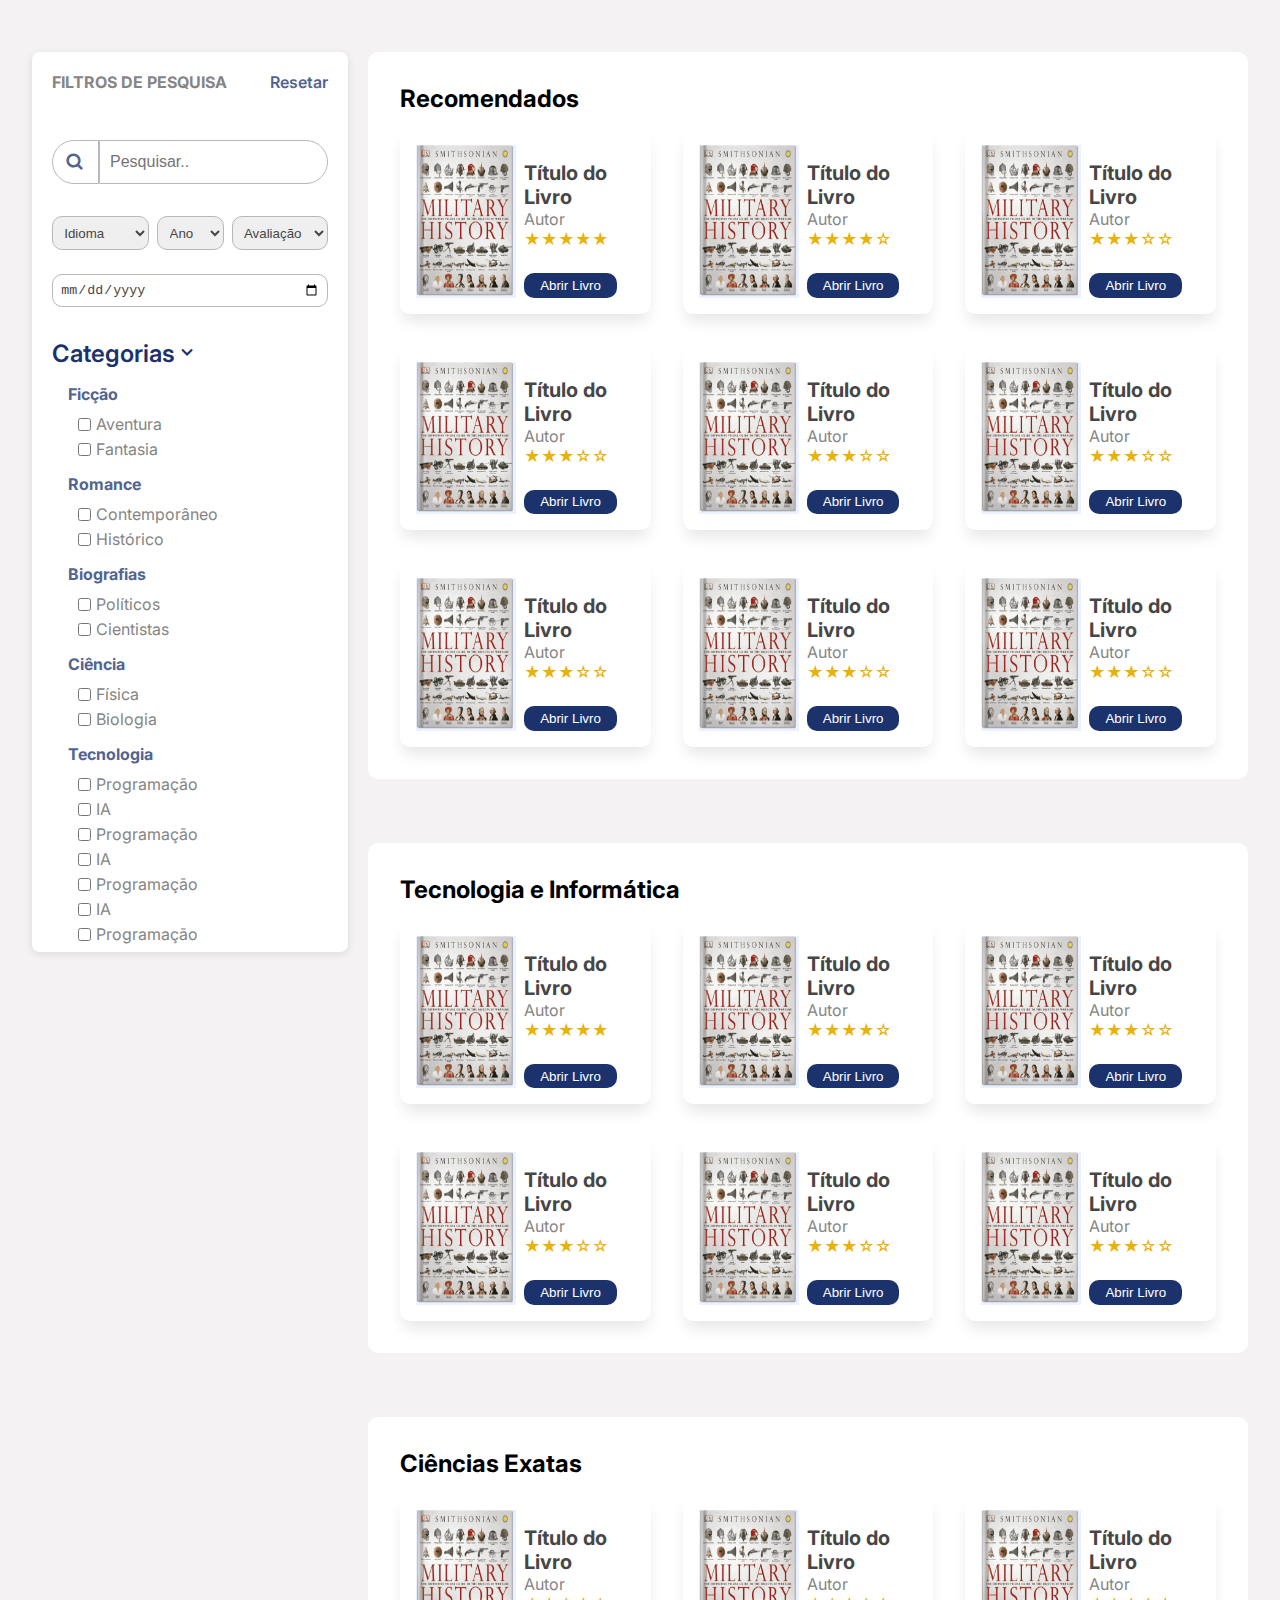
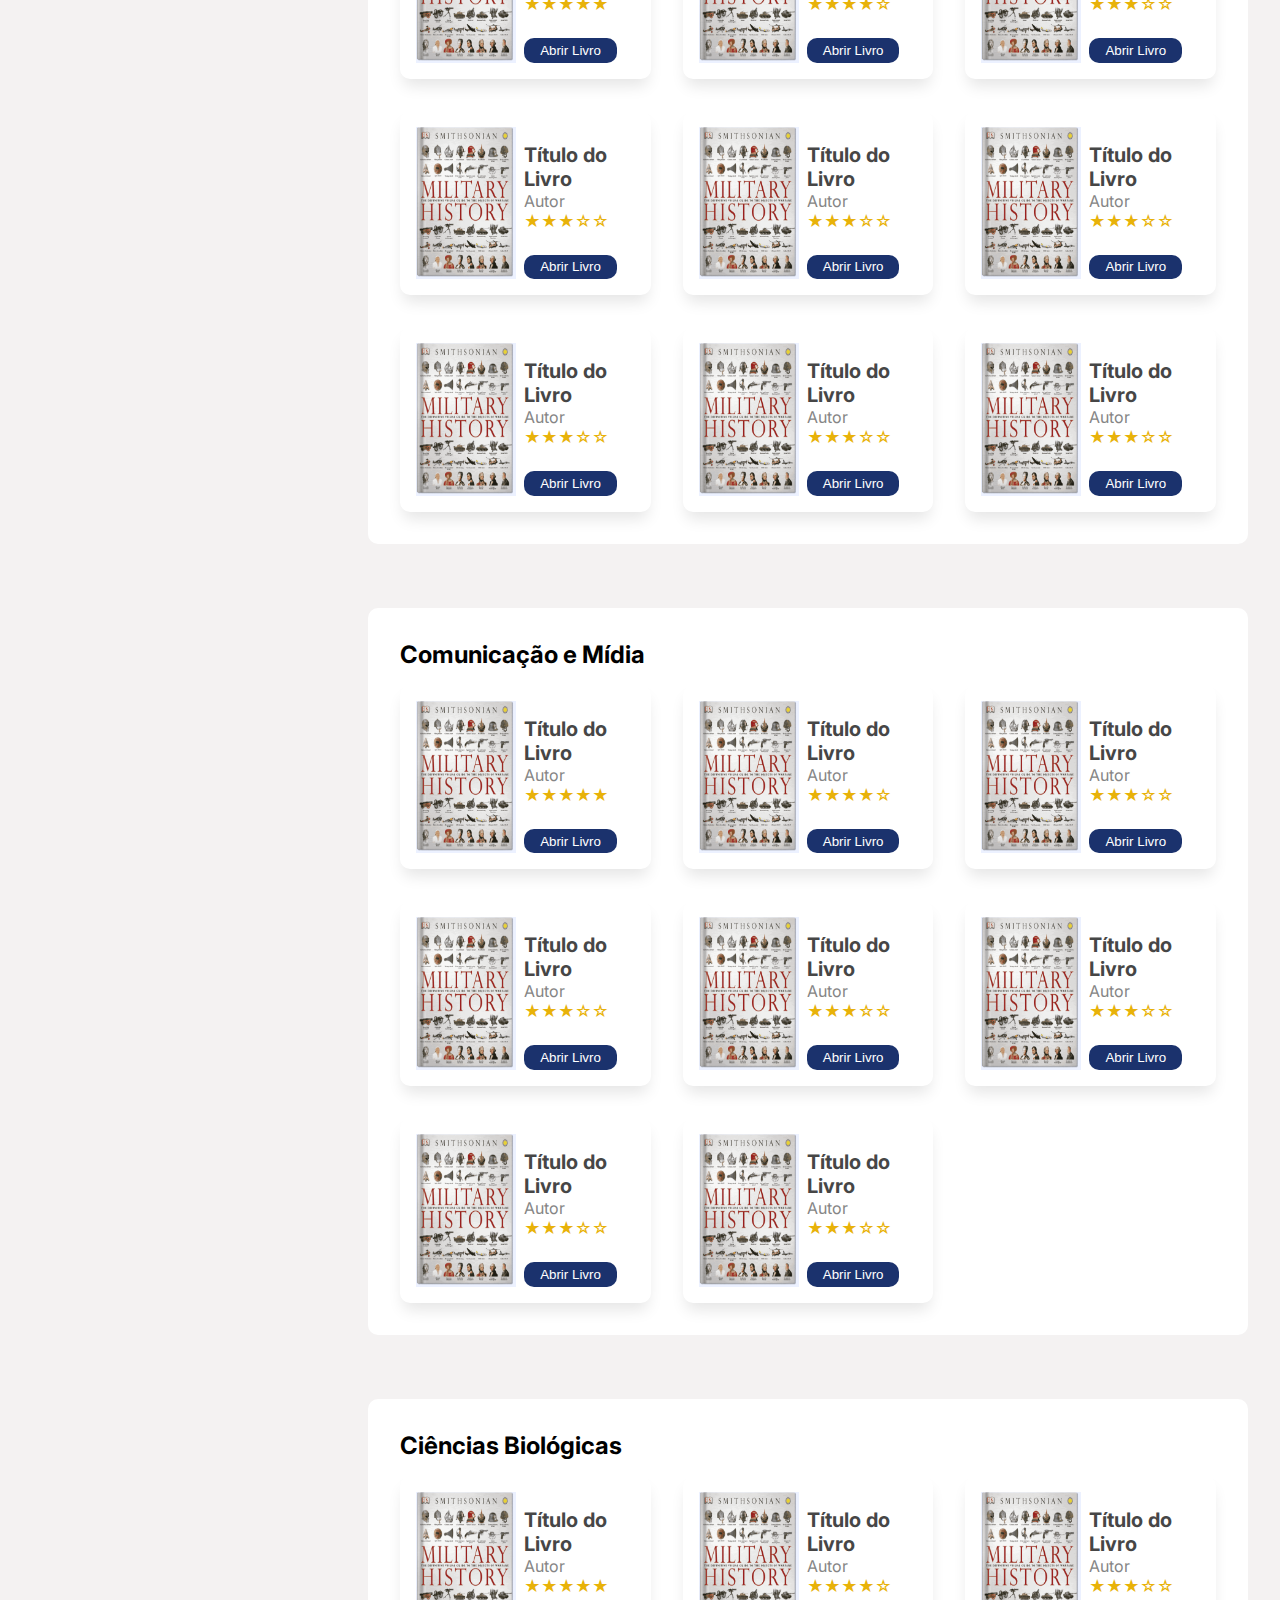
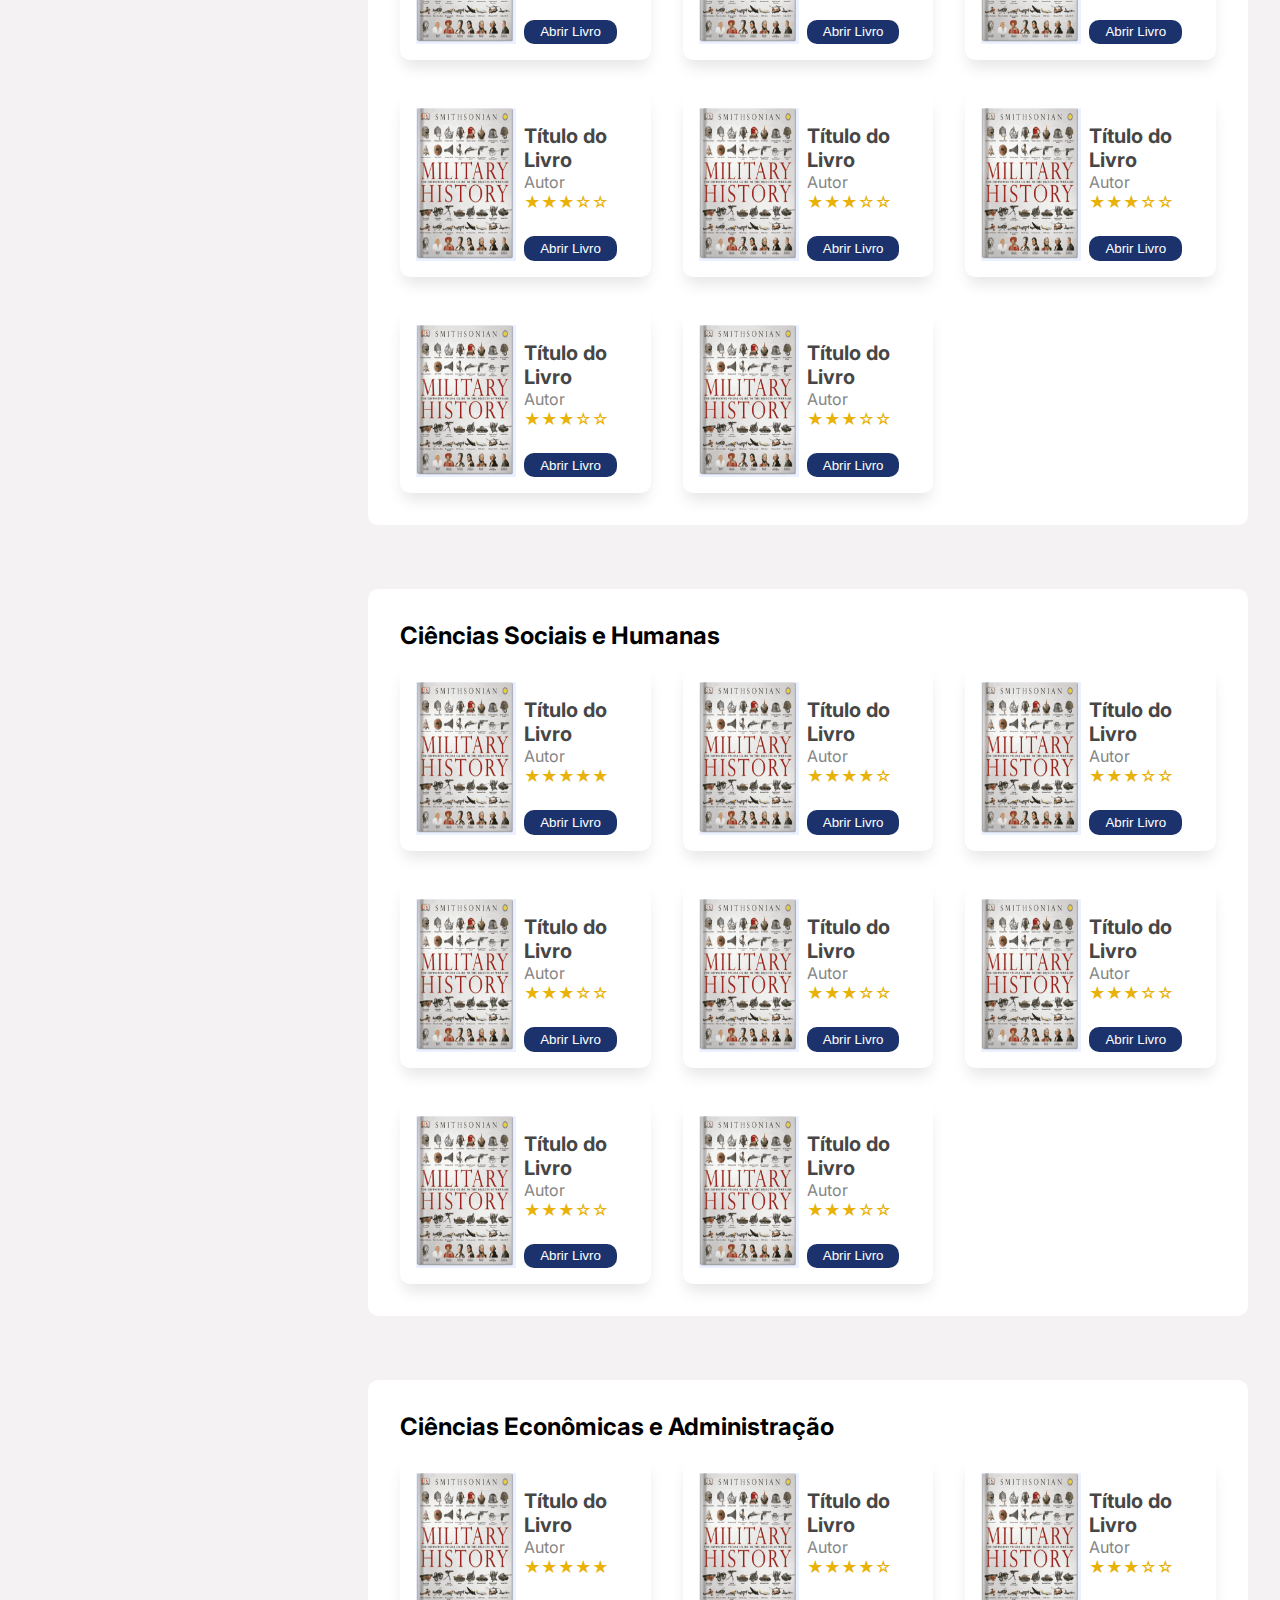
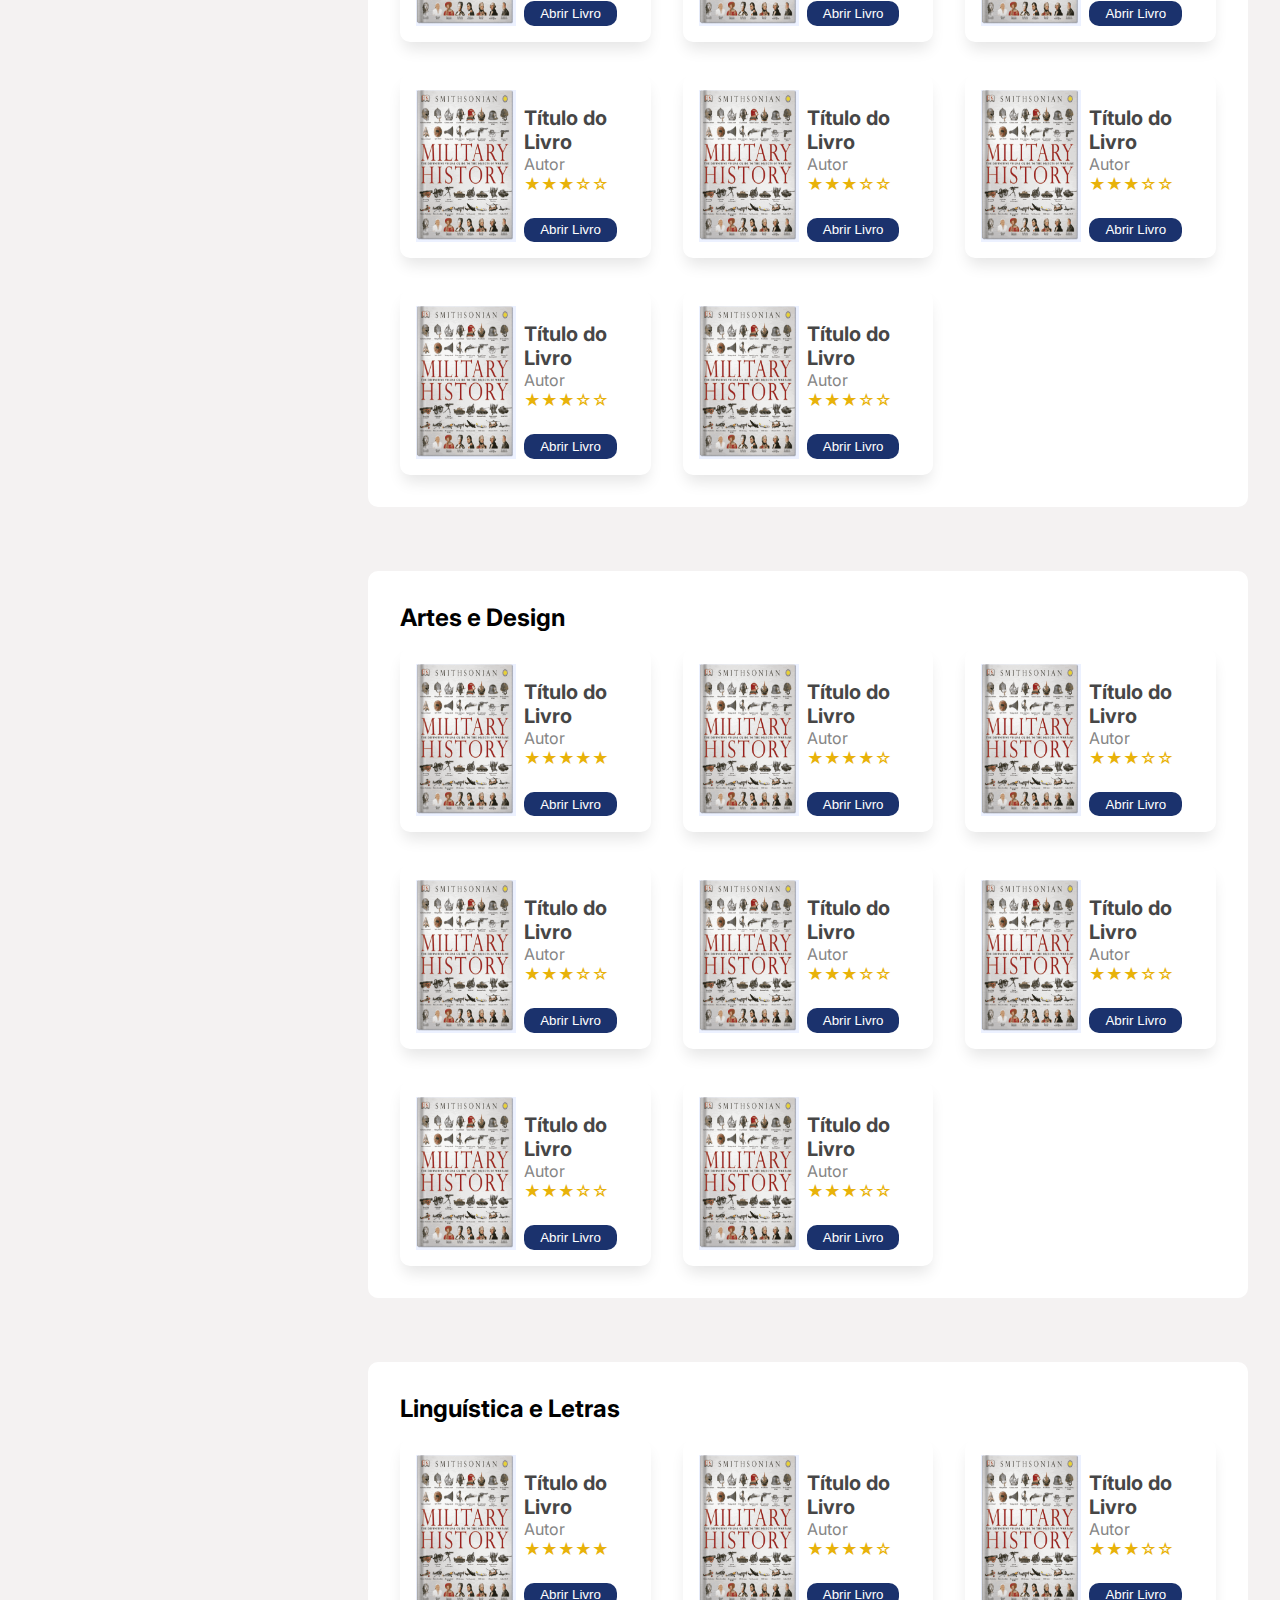
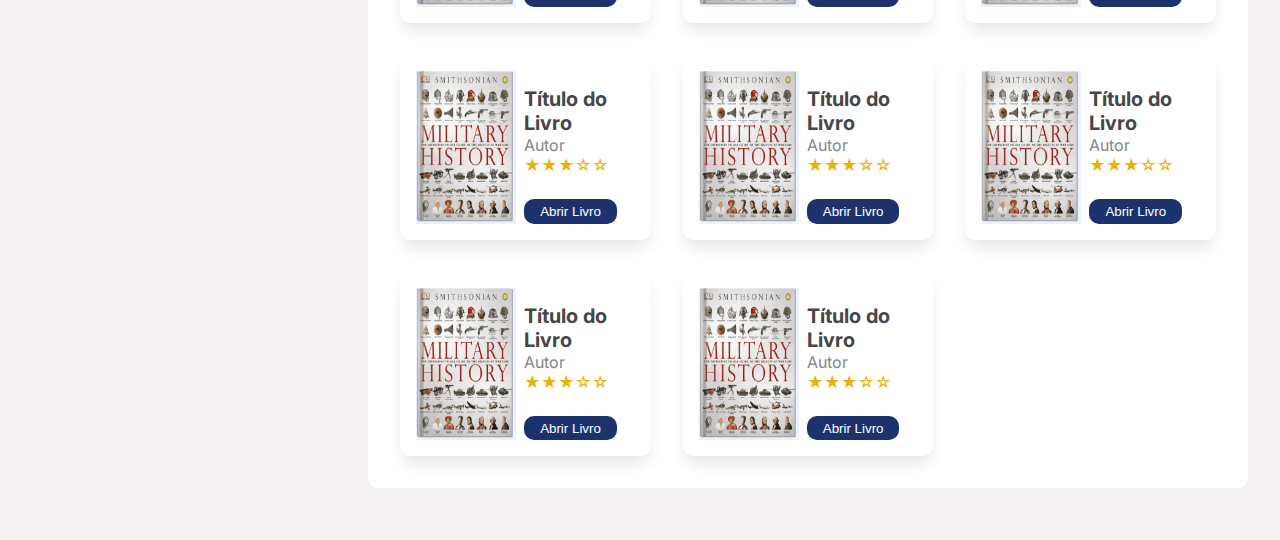
==== commit 302b5a1d: "Update biblioteca.html" ====
--- a/Views/biblioteca.html
+++ b/Views/biblioteca.html
@@ -26,13 +26,13 @@
                 </div>
                 <div class="filtro-search">
                     <select>
-                        <option disabled>Idioma</option>
+                        <option disabled selected>Idioma</option>
                         <option value="Português">Português</option>
                         <option value="Inglês">Inglês</option>
                         <option value="Espanhol">Espanhol</option>
                     </select>
                     <select>
-                        <option disabled>Ano</option>
+                        <option disabled selected>Ano</option>
                         <option value="2021">2021</option>
                         <option value="2022">2022</option>
                         <option value="2023">2023</option>
@@ -40,7 +40,7 @@
                         <option value="2025">2025</option>
                     </select>
                     <select>
-                        <option disabled>Avaliação</option>
+                        <option disabled selected>Avaliação</option>
                         <option value="1" class="stars">★</option>
                         <option value="2" class="stars">★★</option>
                         <option value="3" class="stars">★★★</option>
@@ -48,7 +48,7 @@
                         <option value="5" class="stars">★★★★★</option>
                     </select>
                 </div>
-                <input class="data-search" type="date" id="start-date" name="start-date">
+                <input class="data-search" type="date" id="start-date" name="start-date" placeholder="Data de Publicação">
                 <a class="categoria-link-search" href="#">Categorias<i class='bx bx-chevron-down'></i></a>
                 <div class="categoria">
                     <a href="#">Ficção</a>
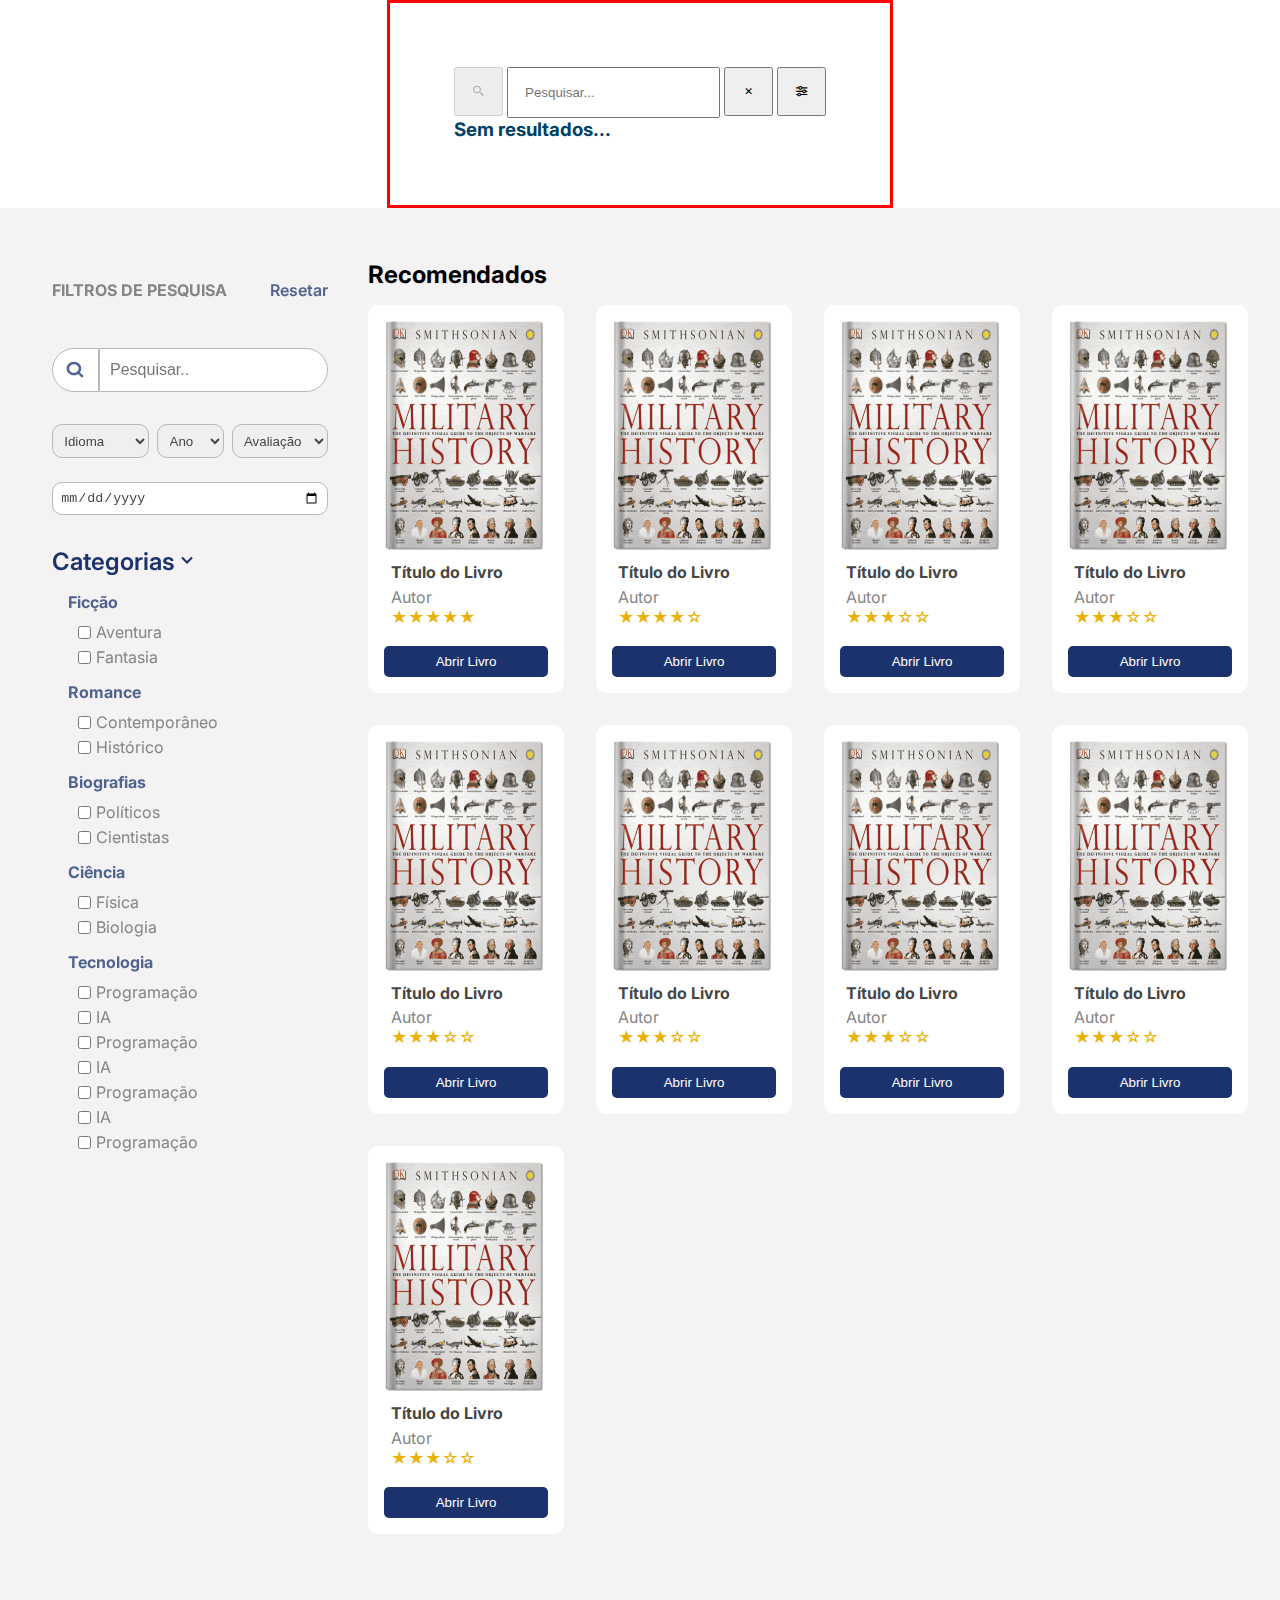
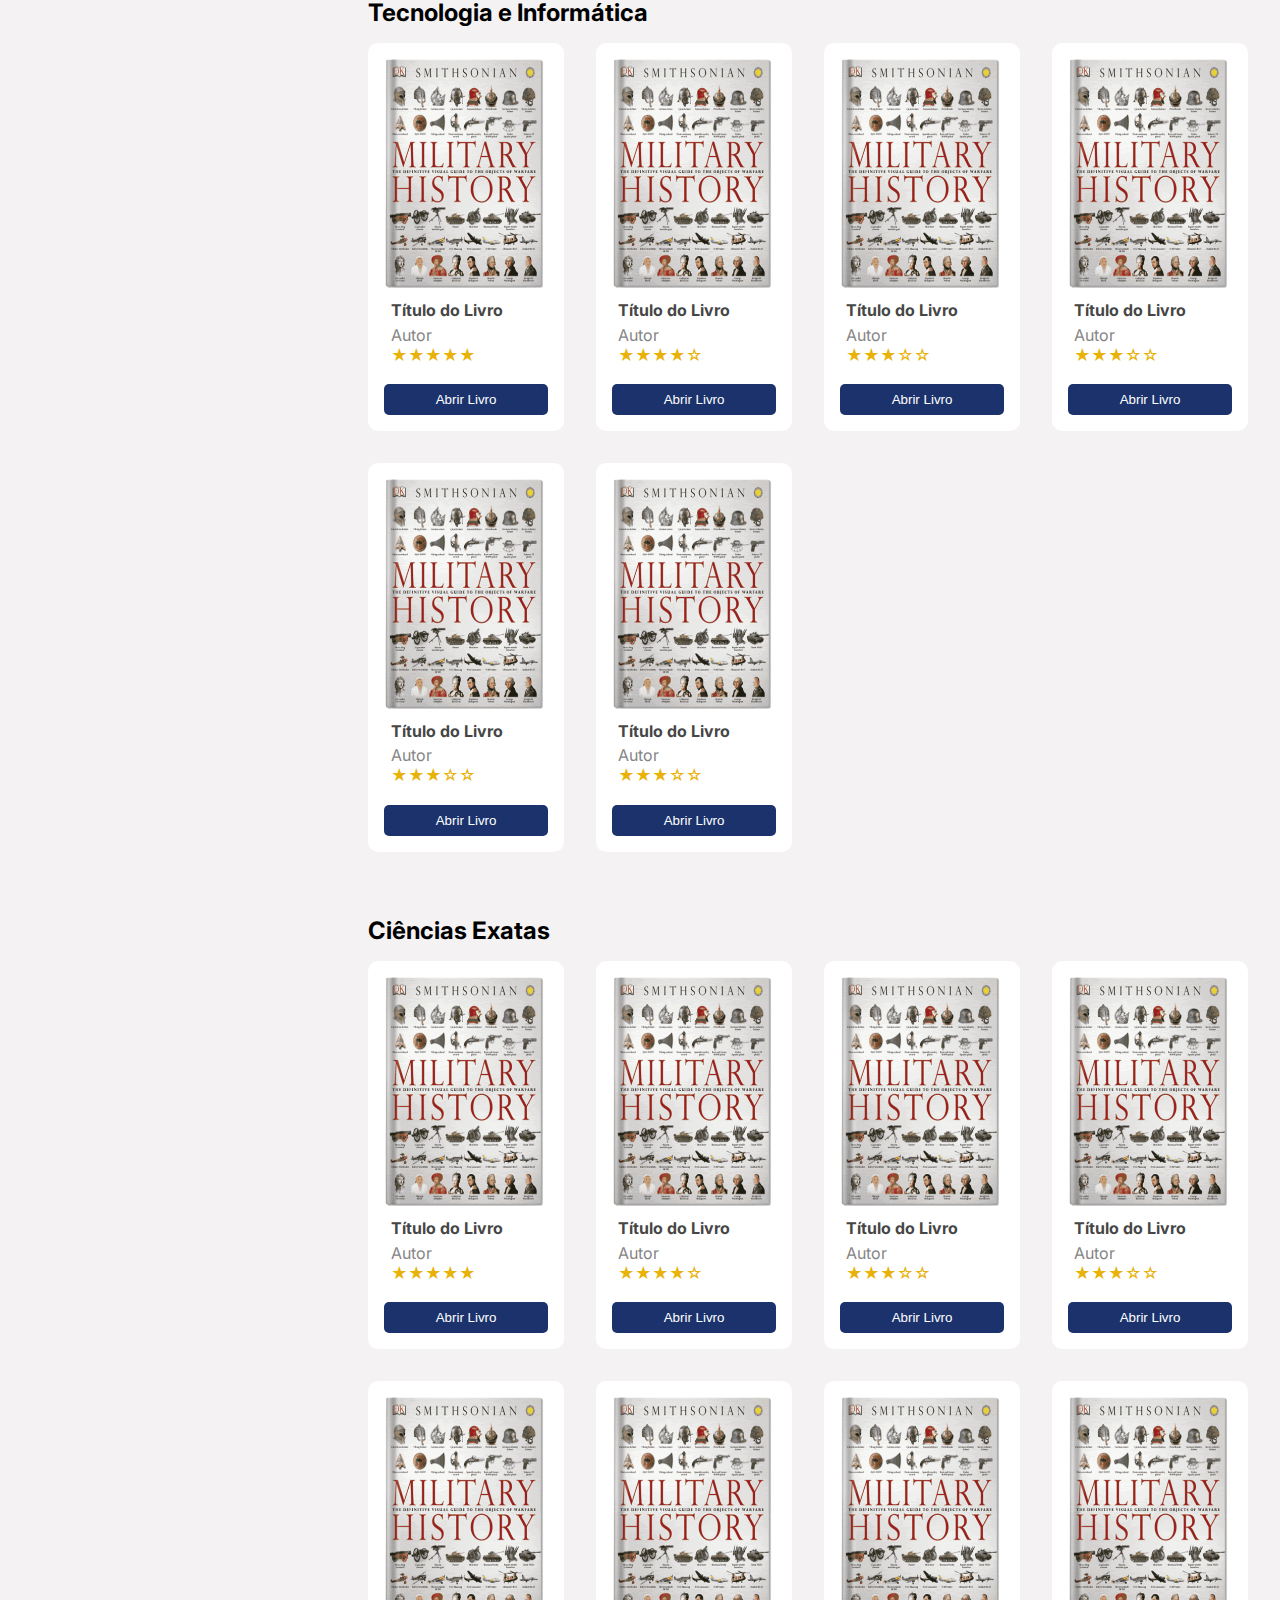
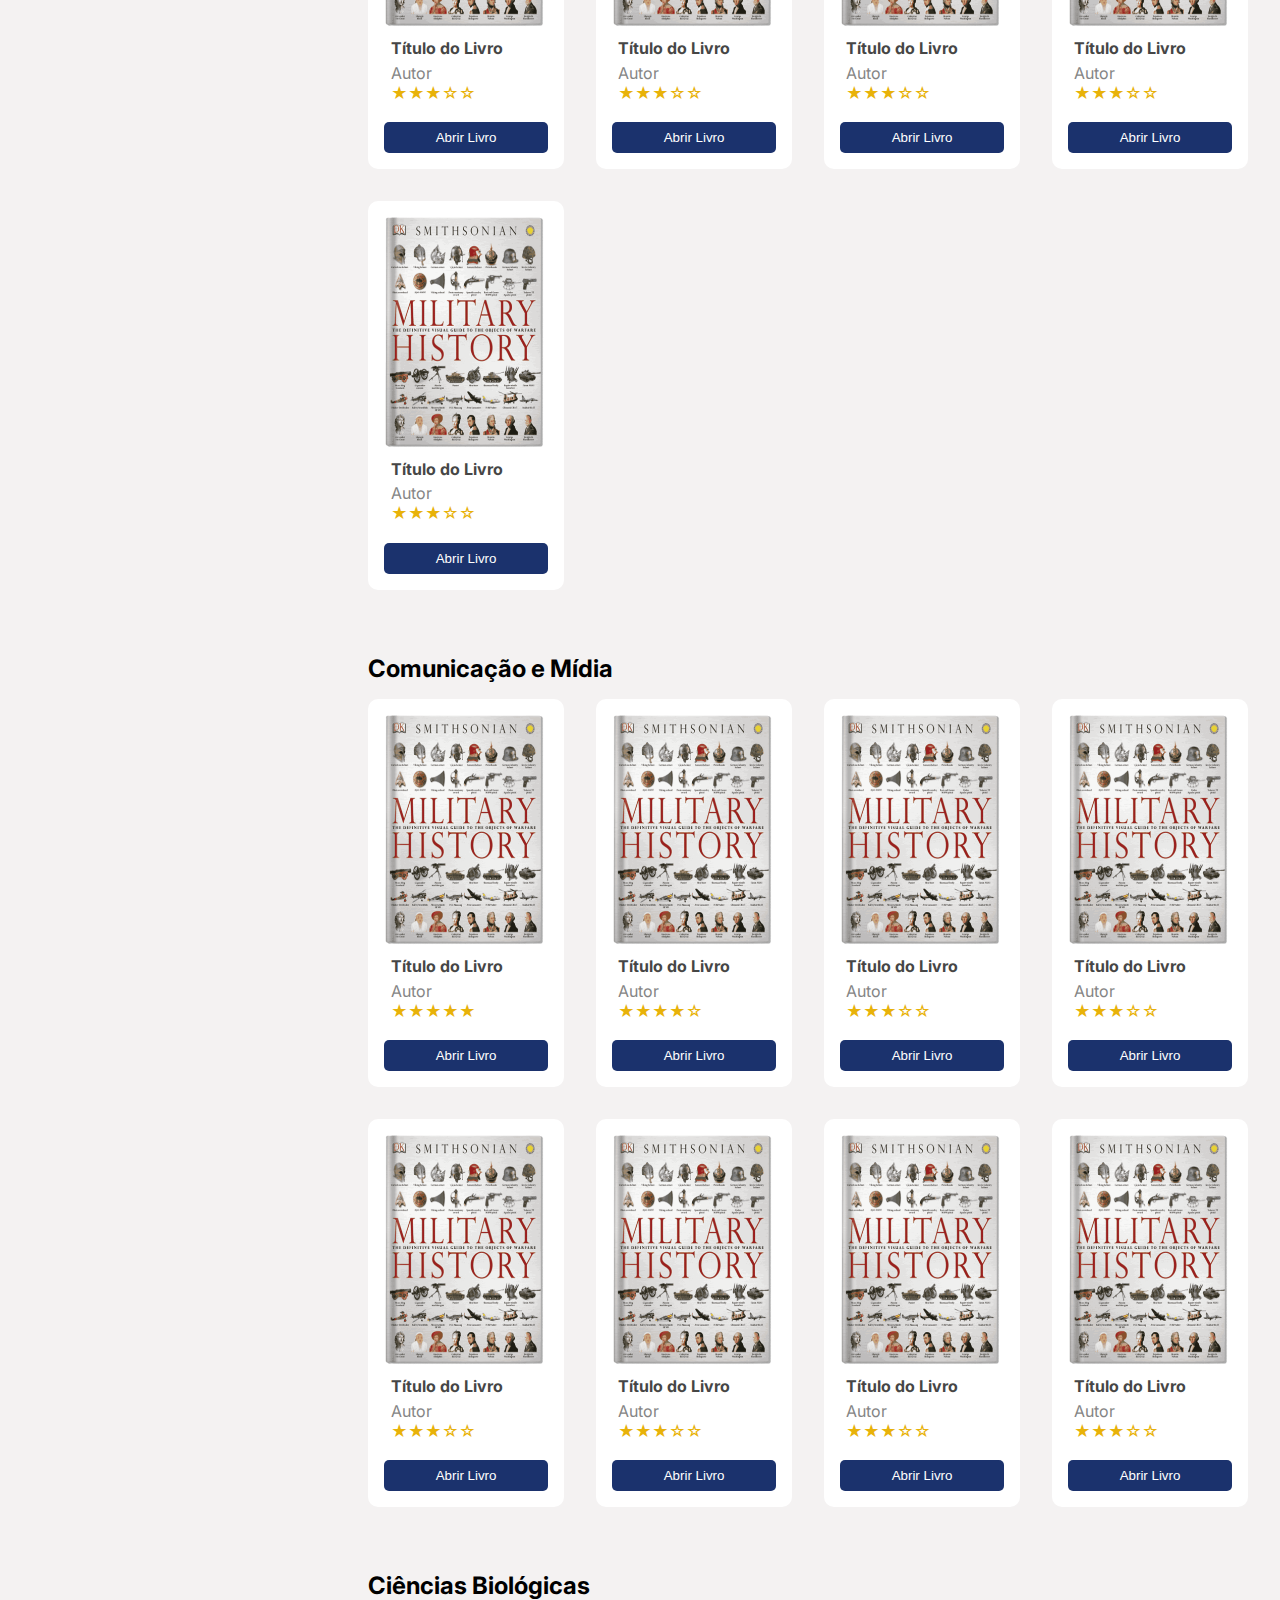
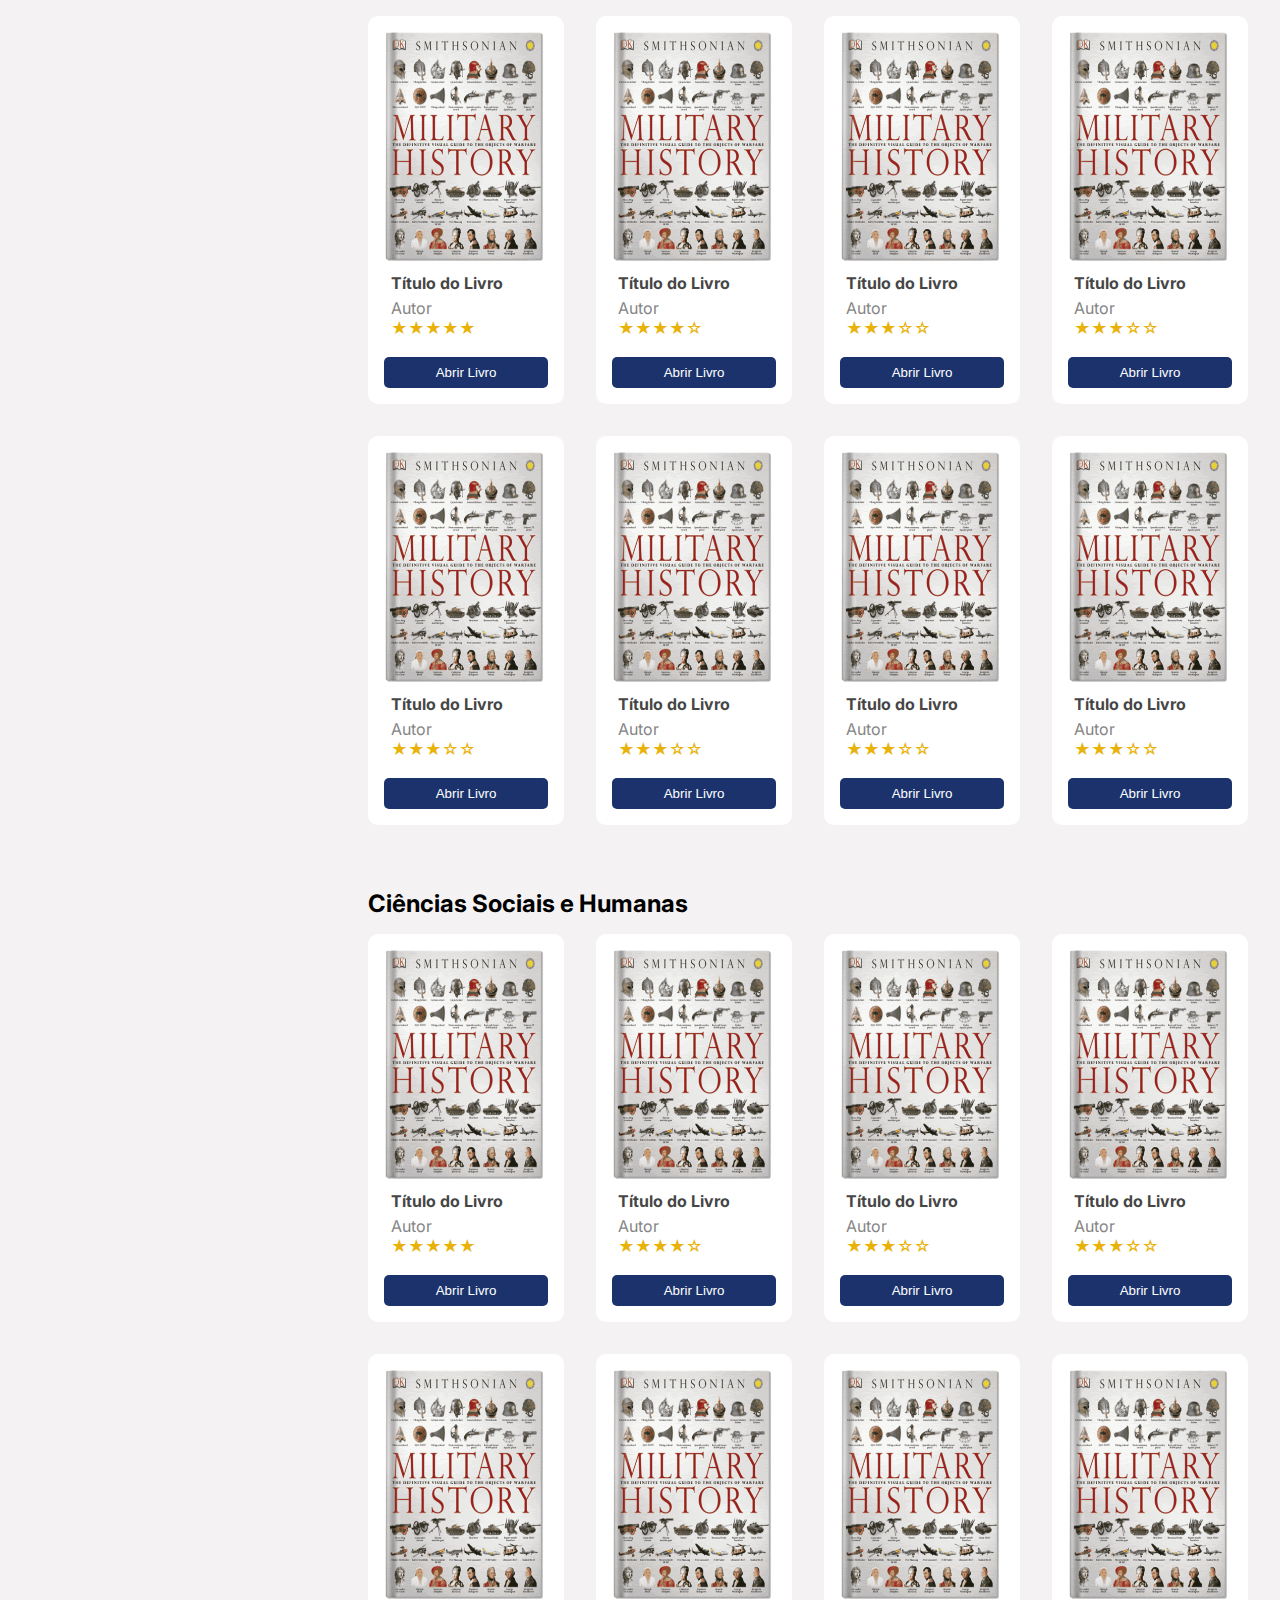
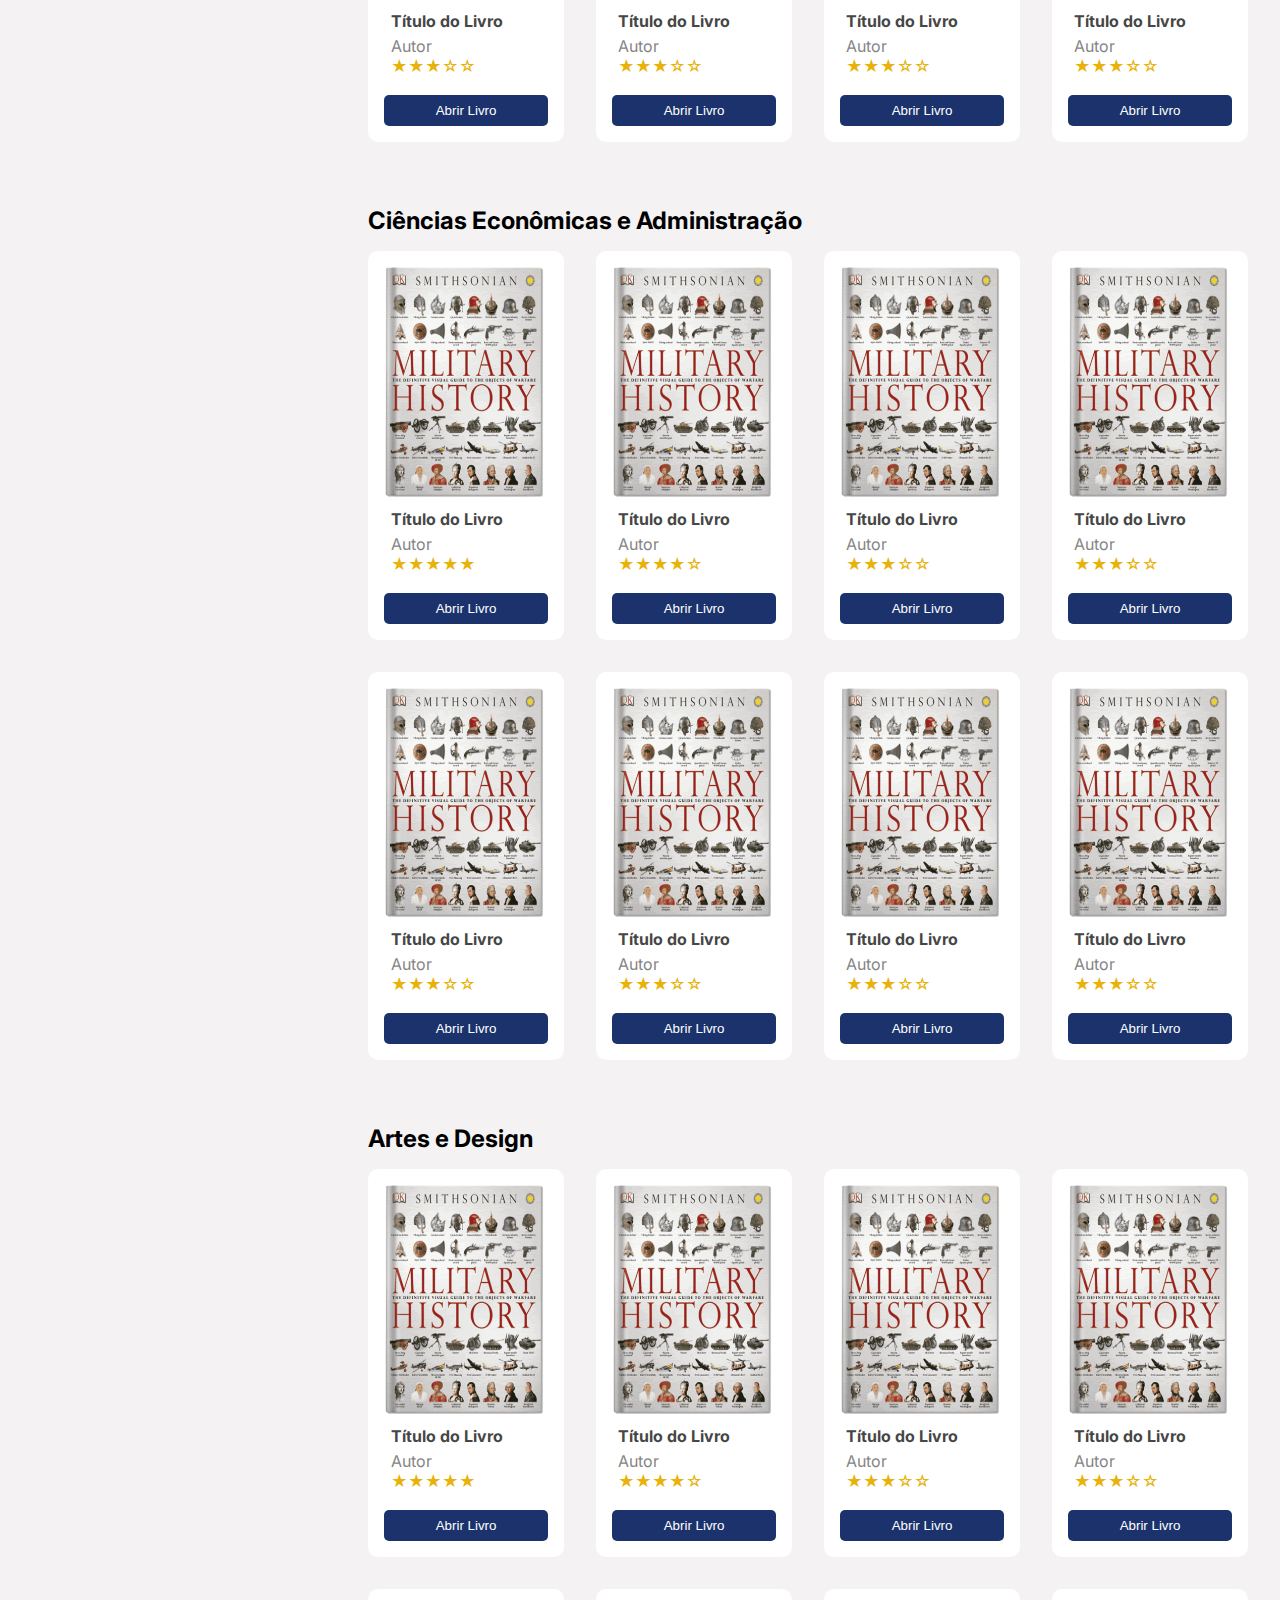
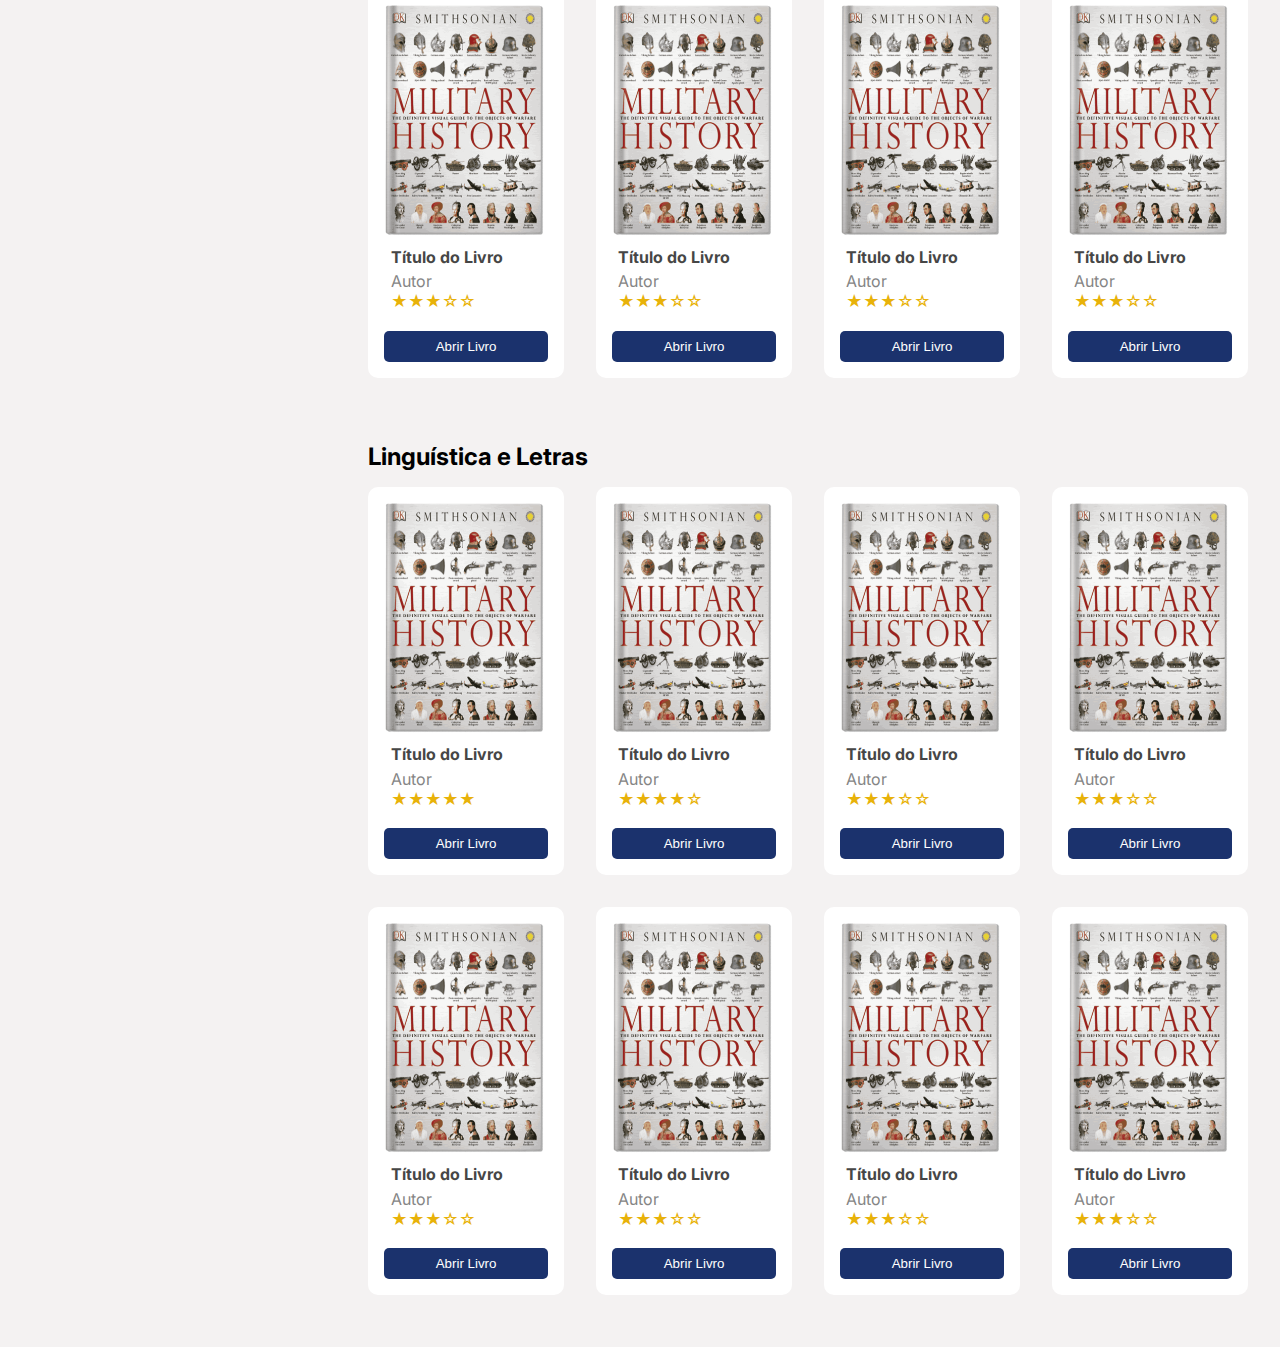
==== commit 654e4db0: "update" ====
--- a/Views/biblioteca.html
+++ b/Views/biblioteca.html
@@ -10,6 +10,20 @@
 </head>
 
 <body>
+
+    <div class="search-above">
+        <form class="search-form-pri">
+            <button class="btn-lupa" disabled><i class='bx bx-search-alt-2'></i></button>
+            <input class="btn-input-text" type="text" placeholder="Pesquisar...">
+            <button class="btn-close"><i class='bx bx-x'></i></button>
+            <button class="btn-filtro"><i class='bx bx-slider-alt'></i></button>
+
+            <div class="resultados">
+                <h3>Sem resultados...</h3>
+                <div class="resultado"></div>
+            </div>
+        </form>
+    </div>
 
     <div class="container">
         <aside>
@@ -48,7 +62,8 @@
                         <option value="5" class="stars">★★★★★</option>
                     </select>
                 </div>
-                <input class="data-search" type="date" id="start-date" name="start-date" placeholder="Data de Publicação">
+                <input class="data-search" type="date" id="start-date" name="start-date"
+                    placeholder="Data de Publicação">
                 <a class="categoria-link-search" href="#">Categorias<i class='bx bx-chevron-down'></i></a>
                 <div class="categoria">
                     <a href="#">Ficção</a>
--- a/public/css/biblioteca.css
+++ b/public/css/biblioteca.css
@@ -125,6 +125,32 @@
     justify-content: center;
 }
 
+
+.search-above{
+    background-color: var(--color-white);
+    display: flex;
+    justify-content: center;
+    align-items: center;
+    width: 100%;
+}
+.search-above .search-form-pri{
+    padding: 4rem;
+    border: solid red;
+}
+
+.search-above .search-form-pri input, .search-above .search-form-pri i{
+    padding: 1rem;
+}
+
+.search-above .search-form-pri.btn-input-text{
+    width: 100%;
+}
+
+.search-above .search-form-pri {
+    color: #004164;
+}
+
+
 .container {
     display: flex;
     flex-direction: row;
@@ -137,10 +163,10 @@
     height: 100vh;                /* O sidebar ocupa toda a altura da tela */
     position: sticky;             /* Sidebar fixa na tela */
     top: 0;                       /* Deixa o sidebar flexível */
-    background: var(--color-white); /* Cor de fundo do sidebar */
+
     border-radius: 8px;           /* Bordas arredondadas */
     padding: 20px;                /* Espaçamento interno */
-    box-shadow: 0 2px 8px rgba(0, 0, 0, 0.1); /* Sombra suave */
+    /*box-shadow: 0 2px 8px rgba(0, 0, 0, 0.1);  Sombra suave */
     
     overflow-y: auto;             /* Adiciona rolagem vertical */
     max-height: 100vh;            /* Garante que a altura máxima seja a altura da tela */
@@ -153,9 +179,8 @@
 }
 
 aside::-webkit-scrollbar-thumb {
-    background-color: rgba(0, 0, 0, 0.2); /* Cor do "polegar" da barra de rolagem */
-    border-radius: 8px; /* Arredonda o polegar */
-    border: 3px solid rgb(255, 255, 255); /* Borda branca suave */
+    background-color: rgba(0, 0, 0, 0.2);
+    border-radius: 8px; 
 }
 
 aside::-webkit-scrollbar-thumb:hover {
@@ -341,51 +366,62 @@
     flex-direction: column;
     gap: 1rem;
     border-radius: var(--radius-second);
-    padding: 2rem;
-    width: 100%;
-    background-color: var(--color-white);
+    width: 100%;
 }
 
 .section-categoria .carousel{
     width: 100%;
     display: grid;
-    grid-template-columns: repeat(3, 1fr);
+    grid-template-columns: repeat(4, 1fr);
     gap: 2rem;
 }
+ 
 
 .card {
     border-radius: var(--radius-second);
     display: flex;
+    text-align: center;
+    flex-direction: column;
+    align-items: center;
+    justify-content: center;
     padding: 1rem;
-    gap: .5rem;
-    box-shadow: 0px 10px 15px -3px rgba(0,0,0,0.1);
-    background-color: var(--color-white);
+    background-color: white;
 }
 
 .card img {
     cursor: pointer;
-    background-color: var(--color-blue-third-light);
-    width: 100px;
+    width: 100%;
+    transition: .4s;
+}
+
+.card img:hover{
+    scale: 1.03;
 }
 
 .section-categoria .carousel .desc{
+    margin-top: 0.5rem;
+    text-align: left;
     display: flex;
     flex-direction: column;
+    
     width: 100%;
 }
 
 .card h4 {
-    margin-top: 1rem;
-    font-size: var(--size-large);
+    margin-left: .4rem;
+    font-size: var(--size-smaller);
+    margin-bottom: .3rem;
     color: var(--color-black-3);
 }
 
 .card p {
+    margin-left: .4rem;
     font-size: var(--size-smaller);
     color: var(--cinza-escuro);
 }
 
 .card .avaliacao {
+    margin-left: .4rem;
     color: var(--color-yellow);
     font-size: var(--size-smaller);
 }
@@ -394,11 +430,10 @@
     background: var(--color-blue-first);
     color: var(--color-white);
     border: none;
-    border-radius: var(--radius-second);
+    border-radius: var(--radius-first);
     cursor: pointer;
-    align-self: flex-start;
-    margin-top: 1.5rem;
-    padding: .3rem 1rem;
+    padding: .5rem 1rem;
+    margin-top: 1.2rem;
     transition: .4s;
 }
 
